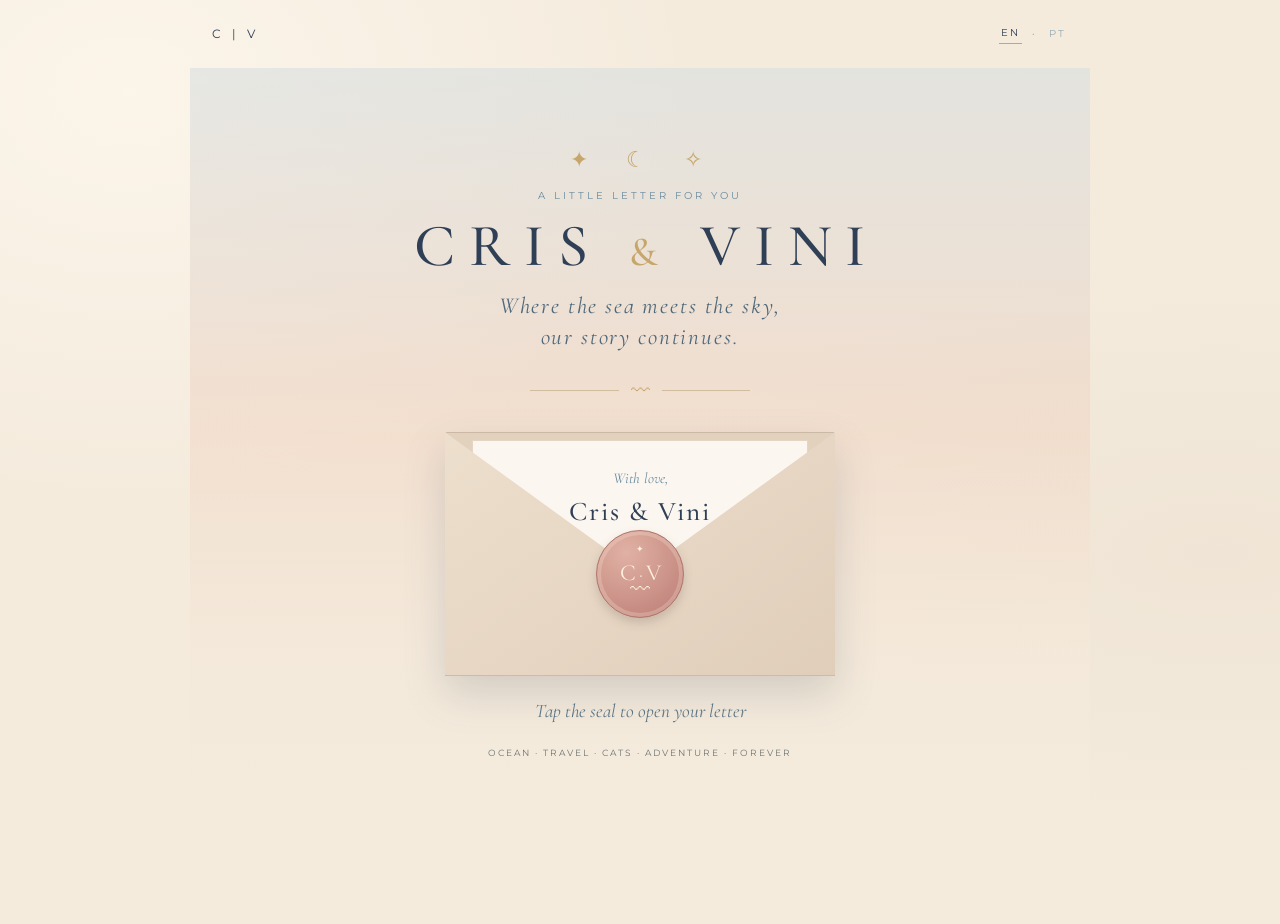
==== index.html @ 95c72316 "Add files via upload" ====
<!doctype html>
<html lang="en"><head><meta charset="utf-8"><meta name="viewport" content="width=device-width,initial-scale=1"><meta name="theme-color" content="#f3e9da"><meta name="description" content="A little letter from Cris & Vini — 24 April 2027."><title>A letter from Cris & Vini</title><link rel="stylesheet" href="assets/styles.css"></head>
<body><main class="site"><header class="topbar"><span class="monogram-mini">C | V</span><nav class="languages" aria-label="Language"><a href="./" aria-current="page">EN</a><span>·</span><a href="pt/" >PT</a></nav></header>
<section class="hero" id="hero"><div class="stars">✦　☾　✧</div><p class="eyebrow">A LITTLE LETTER FOR YOU</p><h1 class="brand">CRIS <span class="amp">&</span> VINI</h1><p class="tagline">Where the sea meets the sky,<br>our story continues.</p><div class="horizon">〰</div><div class="envelope" aria-label="Envelope sealed with the C and V wax seal"><div class="env-back"></div><div class="peek-letter"><span class="tiny">With love,</span><strong>Cris & Vini</strong></div><div class="env-front"></div><button id="openLetter" class="seal" type="button" aria-label="Open your letter" aria-expanded="false"><b>✦</b><span>C</span><i>·</i><span>V</span><small>〰</small></button></div><p class="open-prompt">Tap the seal to open your letter</p><p class="hero-foot">OCEAN · TRAVEL · CATS · ADVENTURE · FOREVER</p></section>
<article class="letter" id="letter" hidden><div class="letter-topline"><span>CRIS & VINI</span><span>24 · 04 · 2027</span></div><div class="rule"><span>☾</span></div><p class="salutation">To the people who are part of our story,</p><p>Somewhere between all our adventures, the places we have travelled, and the little moments that became our favourite memories, we found something worth celebrating.</p><p>And we would love to celebrate it with you.</p><p class="announcement">We’re getting married!</p><div class="portrait-frame"><img src="assets/photos/cris-vini.jpg" alt="Cris and Vini together" fetchpriority="high"><p class="photo-caption">One of our favourite moments together.</p></div><section class="date-panel"><p class="eyebrow">SAVE THE DATE</p><h2>24 April 2027</h2><p class="place">Northeastern Brazil</p><p class="note">Salvador or Ilhéus — destination to be confirmed.</p><p class="tagline">Where the sea meets the sky,<br>our story continues.</p></section>
<section class="story"><h2>A story made of adventures</h2><p class="story-intro">From board-game cafés to new horizons, from everyday moments to unforgettable adventures, life with you has always been a beautiful journey.</p><div class="story-photo"><img src="assets/photos/our-adventures.jpg" alt="Cris and Vini holding hands on a bridge during a trip" loading="lazy"></div><p class="story-caption">Same skies. More adventures.</p></section>
<section class="plan"><h2>The plan, for now</h2><div class="plan-item"><div class="plan-icon">✧</div><div><h3>FOUR UNFORGETTABLE DAYS</h3><p>Our dream is to spend four unforgettable days together at a resort, celebrating our wedding, sharing special moments, and creating memories that will last far beyond the big day.</p></div></div><div class="plan-item"><div class="plan-icon">⌖</div><div><h3>ABOUT THE DESTINATION</h3><p>We are planning a destination wedding in Northeastern Brazil, most likely in Salvador or Ilhéus. We are still finalising the location and will share details as soon as they are confirmed.</p></div></div><div class="plan-item"><div class="plan-icon">⌂</div><div><h3>STAYING AT THE RESORT</h3><p>We would love for you to join us for the whole experience, but staying at the resort will be optional. If you prefer to stay elsewhere and attend the wedding, that will also be possible.</p></div></div><div class="plan-item"><div class="plan-icon">♧</div><div><h3>TRAVEL AND ACCOMMODATION</h3><p class="cost-note">As this is a destination wedding, each guest will be responsible for their own travel and accommodation expenses. We know this is a significant commitment and completely understand that not everyone will be able to join us. We do not want anyone to feel pressured.</p></div></div></section>
<div class="cats"><svg viewBox="0 0 260 62" role="img" aria-label="Kai and Yuki, our cats"><g fill="none" stroke="currentColor" stroke-width="1.5" stroke-linecap="round" stroke-linejoin="round"><path d="M25 47 L22 22 L31 30 L42 30 L50 22 L48 47 Q38 55 25 47Z M27 36 Q36 40 46 36 M31 41h1 M41 41h1 M35 46q3 3 6 0"/><path d="M210 47 L207 22 L216 30 L227 30 L235 22 L233 47 Q223 55 210 47Z M212 36 Q221 40 231 36 M216 41h1 M226 41h1 M220 46q3 3 6 0"/><path d="M57 49 C85 44 103 54 130 48 S173 45 199 49 M118 49q11-10 20 0q-8 8-15 3"/></g><text x="38" y="61" text-anchor="middle" font-size="7" letter-spacing="1.5" fill="currentColor">KAI</text><text x="222" y="61" text-anchor="middle" font-size="7" letter-spacing="1.5" fill="currentColor">YUKI</text></svg></div>
<section class="reply"><p class="eyebrow">A LITTLE REPLY</p><h2>Might you be able to join us?</h2><p>For now, we would love an early idea of who might be able to join us. This is just an initial indication, not a formal RSVP.</p><form id="guestForm"><label for="fullName">Your full name <span class="required">*</span></label><input id="fullName" name="fullName" autocomplete="name" required maxlength="120"><label for="email">Email address <span class="required">*</span></label><input id="email" name="email" type="email" autocomplete="email" required maxlength="200"><label for="attendance">Do you think you’ll be able to attend? <span class="required">*</span></label><select id="attendance" name="attendance" required><option value="">Choose a reply</option><option value="likely_yes">I’d love to come!</option><option value="unsure">I’m not sure yet</option><option value="likely_no">I probably won’t be able to make it</option></select><label for="partySize">Number of people, including yourself</label><select id="partySize" name="partySize"><option value="1">1</option><option value="2">2</option><option value="3">3</option><option value="4">4</option><option value="5">5</option><option value="6">6</option><option value="7">7</option><option value="8">8</option><option value="9">9</option><option value="10">10+</option></select><label for="guestNames">Names of anyone joining you (optional)</label><input id="guestNames" name="guestNames" maxlength="300" placeholder="Names, if known"><label for="message">A note for us (optional)</label><textarea id="message" name="message" rows="3" maxlength="1000" placeholder="We would love to hear from you…"></textarea><label class="privacy-check"><input type="checkbox" id="privacy" required><span>I understand my details will be used by Cris & Vini to plan and communicate about the wedding.</span></label><button class="submit" type="submit">Send our reply ↗</button><p class="status" id="formStatus" role="status" aria-live="polite"></p><p class="privacy-note">Your reply is sent privately to the couple and is not displayed on this website.</p></form></section><footer class="footer">SAME SKIES · NEW CHAPTERS · ALWAYS US<p class="tagline">Four days to celebrate together</p></footer></article></main><script src="assets/script.js"></script></body></html>
---- assets/styles.css ----
@import url('https://fonts.googleapis.com/css2?family=Cormorant+Garamond:ital,wght@0,400;0,500;0,600;1,400;1,500;1,600&family=Montserrat:wght@400;500;600&display=swap');
:root{--cream:#F4EBDD;--paper:#FBF6EF;--ink:#2F3F56;--blue:#6A8CA0;--rose:#D8A7B0;--peach:#F2C2A6;--mist:#BFD0D6;--gold:#C6A66B;--line:#D8CFC7;--muted:#7E8790}*{box-sizing:border-box}[hidden]{display:none!important}html{scroll-behavior:smooth}body{margin:0;background:var(--cream);color:var(--ink);font-family:'Cormorant Garamond',Georgia,serif;font-size:19px;line-height:1.65;background-image:radial-gradient(ellipse at 10% 10%,#fff9efb0,transparent 35%),radial-gradient(ellipse at 95% 60%,#d9c3ac2a,transparent 35%)}a{color:inherit}button,input,select,textarea{font:inherit}.site{width:min(100%,900px);margin:auto;padding:18px 22px 56px}.topbar{display:flex;justify-content:space-between;align-items:center;font:10px Montserrat,sans-serif;letter-spacing:2px;color:var(--blue);min-height:30px}.monogram-mini{font-size:12px;letter-spacing:4px;color:var(--ink)}.languages{display:flex;gap:10px;align-items:center}.languages a{text-decoration:none;padding:4px 2px;opacity:.68}.languages a[aria-current=page]{opacity:1;color:var(--ink);border-bottom:1px solid var(--gold)}.hero{position:relative;min-height:calc(100svh - 80px);display:flex;flex-direction:column;align-items:center;justify-content:center;text-align:center;padding:26px 0 42px;isolation:isolate}.hero:before{content:"";position:absolute;z-index:-1;inset:20px -22px 0;background:linear-gradient(180deg,#d9dfe0aa 0%,#f0d0bd85 46%,#f3e9da 87%),url('https://images.unsplash.com/photo-1500375592092-40eb2168fd21?auto=format&fit=crop&w=1800&q=85') center 48%/cover;opacity:.92}.hero:after{content:"";position:absolute;z-index:-1;inset:20px -22px 0;background:linear-gradient(180deg,transparent 0%,transparent 40%,var(--cream) 100%)}.stars{color:var(--gold);font-size:22px;letter-spacing:8px;margin:0 0 10px}.eyebrow{font:10px Montserrat,sans-serif;letter-spacing:3px;color:var(--blue);margin:0 0 10px}.brand{font-size:clamp(34px,7vw,60px);letter-spacing:.23em;font-weight:500;margin:0;padding-left:.23em;line-height:1.15}.brand .amp{color:var(--gold);font-size:.68em}.tagline{font-size:clamp(17px,4vw,23px);font-style:italic;letter-spacing:.08em;color:#4f687a;line-height:1.35;margin:10px 0}.horizon{display:flex;align-items:center;gap:12px;color:var(--gold);width:min(220px,70%);margin:12px auto 18px}.horizon:before,.horizon:after{content:"";height:1px;background:#b69a7080;flex:1}.envelope{position:relative;width:min(100%,390px);height:244px;margin:8px auto 15px;filter:drop-shadow(0 18px 20px #25364328);perspective:1000px}.env-back{position:absolute;inset:0;background:#e2d1bd;border:1px solid #cbb9a5;border-radius:2px}.env-back:before{content:"";position:absolute;inset:0;background:linear-gradient(135deg,#f1e4d2,#e0cbb6);clip-path:polygon(0 0,50% 62%,100% 0,100% 100%,0 100%)}.peek-letter{position:absolute;left:7%;right:7%;top:3%;height:87%;background:var(--paper);border:1px solid #e3d6c5;display:flex;align-items:center;justify-content:flex-start;padding-top:25px;flex-direction:column;transition:transform .8s ease;z-index:1}.peek-letter .tiny{font-style:italic;color:var(--blue);font-size:15px}.peek-letter strong{font-size:27px;font-weight:500;letter-spacing:2px}.env-front{position:absolute;inset:0;z-index:2;background:linear-gradient(145deg,#eddfcd,#e0ceba);clip-path:polygon(0 100%,0 0,50% 58%,100% 0,100% 100%);border-bottom:1px solid #cfbba5}.seal{position:absolute;z-index:3;left:50%;top:58%;transform:translate(-50%,-50%);width:88px;height:88px;border-radius:50%;border:1px solid #ad756d;background:radial-gradient(circle at 34% 25%,#e1b1a4,#c58a81 72%,#a86e68);box-shadow:inset 0 0 0 4px #f9e5d544,0 5px 10px #75625a40;color:#fff0df;display:flex;justify-content:center;align-items:center;gap:3px;cursor:pointer;transition:transform .25s,opacity .35s}.seal:hover{transform:translate(-50%,-50%) scale(1.05)}.seal span{font-size:23px}.seal b{position:absolute;top:12px;font-size:9px;font-weight:400}.seal small{position:absolute;bottom:10px;font-size:20px}.open-prompt{font-style:italic;color:#5d7787;margin:4px 0 20px}.hero-foot{font:9px Montserrat,sans-serif;letter-spacing:2px;color:#6f7472;margin:0}.hero.opened .peek-letter{transform:translateY(-78px)}.hero.opened .seal{opacity:0;pointer-events:none}.hero.opened .env-front{opacity:.2;transition:opacity .4s}.letter{max-width:720px;margin:0 auto;background:var(--paper);border:1px solid #e6d9c9;padding:clamp(24px,6vw,62px);box-shadow:var(--shadow);position:relative}.letter:before{content:"";position:absolute;inset:8px;border:1px solid #eee4d7;pointer-events:none}.letter-topline{display:flex;justify-content:space-between;gap:12px;font:9px Montserrat,sans-serif;letter-spacing:2px;color:var(--blue);position:relative}.rule{height:32px;border-bottom:1px solid var(--line);display:flex;justify-content:center;margin:8px 0 28px}.rule span{background:var(--paper);padding:0 12px;transform:translateY(17px);color:var(--gold);font-size:21px}.letter p{position:relative}.salutation{font-size:25px;font-style:italic}.announcement{text-align:center;font-size:clamp(31px,6vw,46px);font-style:italic;color:var(--ink);line-height:1.2;margin:25px 0}.portrait-frame{max-width:450px;margin:25px auto 34px;padding:8px;background:#fffdf7;border:1px solid var(--line);box-shadow:0 8px 24px #3d48501a;transform:rotate(-.5deg)}.portrait-frame img{display:block;width:100%;max-height:600px;object-fit:cover;object-position:center 46%}.photo-caption{text-align:center;font-style:italic;color:var(--blue);font-size:15px;margin:10px 0 0}.date-panel{text-align:center;padding:26px 12px;margin:30px 0;border-top:1px solid var(--line);border-bottom:1px solid var(--line);position:relative}.date-panel h2{font-weight:500;letter-spacing:.08em;font-size:clamp(35px,7vw,50px);margin:4px 0;line-height:1.2}.date-panel .place{font-size:22px;margin:2px 0}.date-panel .note{font-style:italic;color:var(--muted);font-size:17px;margin:0 0 16px}.story{margin:28px 0 34px}.story h2,.reply h2{font-size:clamp(28px,5vw,37px);font-weight:500;text-align:center;margin:0 0 10px}.story-intro{text-align:center;max-width:510px;margin:0 auto 18px;font-style:italic;color:#586d7b}.story-photo{padding:7px;background:#fffdf7;border:1px solid var(--line);box-shadow:0 8px 24px #3d48501a;transform:rotate(.4deg);margin:22px auto;max-width:560px}.story-photo img{display:block;width:100%;height:auto;max-height:350px;object-fit:cover}.story-caption{text-align:center;font-style:italic;color:var(--blue);margin:0}.plan{border-top:1px solid var(--line);padding-top:26px;margin-top:34px}.plan h2{text-align:center;font-size:clamp(28px,5vw,36px);font-weight:500;margin:0 0 22px}.plan-item{display:grid;grid-template-columns:42px 1fr;gap:16px;padding:12px 0 18px;border-bottom:1px solid #e9dece}.plan-item:last-child{border-bottom:0}.plan-icon{font-size:24px;color:var(--blue);padding-top:2px;text-align:center}.plan-item h3{font:10px Montserrat,sans-serif;letter-spacing:2px;margin:0 0 6px;color:var(--ink)}.plan-item p{font-size:17px;line-height:1.5;margin:0;color:#5c6264}.cost-note{font-weight:600;color:var(--ink)!important}.cats{max-width:280px;margin:14px auto 28px;color:#526a79}.cats svg{width:100%;height:auto}.reply{padding:clamp(20px,4vw,38px);margin-top:34px;background:#f8f0e5;border:1px solid var(--line);position:relative}.reply .eyebrow{text-align:center}.reply>p{font-size:17px;text-align:center;color:#686b6a;margin:0 auto 20px;max-width:520px}.reply form{display:flex;flex-direction:column;gap:7px}.reply label{font-size:16px}.reply label .required{color:var(--rose)}.reply input:not([type=checkbox]),.reply select,.reply textarea{width:100%;padding:11px 12px;border:1px solid #d7c8b7;border-radius:2px;background:#fffaf3;color:var(--ink);outline-color:var(--blue);margin-bottom:8px}.reply textarea{resize:vertical}.privacy-check{display:flex;gap:9px;align-items:flex-start;font-size:13px!important;line-height:1.4;margin:4px 0 10px}.privacy-check input{margin-top:5px;accent-color:var(--ink)}.privacy-check span{color:#666}.submit{background:var(--ink);border:0;color:#fff7eb;padding:14px 18px;cursor:pointer;letter-spacing:.08em;font:10px Montserrat,sans-serif;text-transform:uppercase}.submit:hover{background:#3a566a}.submit:disabled{opacity:.6;cursor:wait}.status{font-size:15px!important;margin:9px 0 0!important;color:#2c6655!important}.status.error{color:#9a3939!important}.privacy-note{text-align:center;font:9px Montserrat,sans-serif;color:#777;margin:13px 0 0}.footer{text-align:center;padding:32px 0 4px;font:9px Montserrat,sans-serif;letter-spacing:2px;color:var(--blue)}.footer .tagline{font-size:17px;margin:10px 0 0}.thank-you{text-align:center;margin:34px -8px 0;padding:30px 10px;background:linear-gradient(180deg,#f4d2bc,#f0c4b1 40%,#d5dce0);border:1px solid #e2d1bf}.thank-you .script{font-size:36px;font-style:italic;color:var(--ink);margin:0}.thank-you p{font-size:16px;margin:0}.sr-only{position:absolute;width:1px;height:1px;padding:0;margin:-1px;overflow:hidden;clip:rect(0,0,0,0);white-space:nowrap;border:0}@media(max-width:540px){.site{padding:12px 13px 35px}.hero:before,.hero:after{left:-13px;right:-13px}.hero{min-height:calc(100svh - 60px)}.envelope{height:220px}.letter{padding:27px 20px}.letter:before{inset:5px}.letter-topline{font-size:8px;letter-spacing:1px}.hero-foot{font-size:8px;letter-spacing:1px}.letter p{font-size:18px}.plan-item{grid-template-columns:30px 1fr;gap:10px}.plan-item p{font-size:16px}.portrait-frame img{max-height:520px}.story-photo img{max-height:260px}}@media(prefers-reduced-motion:reduce){*,*:before,*:after{scroll-behavior:auto!important;transition:none!important}}

/* Dusk Ocean art direction: blue twilight, rose clouds, peach horizon, restrained gold. */
.envelope-scene{
  position:relative;isolation:isolate;overflow:hidden;
  border:1px solid rgba(255,255,255,.3);
  background:
    radial-gradient(ellipse at 50% 82%,rgba(242,194,166,.82) 0%,rgba(216,167,176,.5) 22%,transparent 50%),
    linear-gradient(180deg,#2F3F56 0%,#536D83 27%,#A6AEB9 46%,#D8A7B0 62%,#F2C2A6 76%,#6A8CA0 77%,#2F3F56 100%);
  color:#FBF6EF;
}
.envelope-scene:before{
  content:"";position:absolute;z-index:-1;left:-8%;right:-8%;bottom:18%;height:1px;
  background:rgba(255,239,215,.8);box-shadow:0 5px 18px rgba(242,194,166,.55);
}
.envelope-scene:after{
  content:"";position:absolute;z-index:-1;left:-10%;right:-10%;bottom:-4%;height:27%;
  background:repeating-linear-gradient(176deg,rgba(191,208,214,.22) 0 1px,transparent 1px 12px),
    linear-gradient(180deg,rgba(106,140,160,.8),rgba(47,63,86,.98));
  clip-path:polygon(0 12%,100% 0,100% 100%,0 100%);
}
.envelope-scene .eyebrow,.envelope-scene .open-prompt,.envelope-scene .envelope-foot{color:#F4EBDD}
.envelope-scene .tagline{color:#F9DCCB}
.envelope-scene .brand{color:#FBF6EF}
.envelope-scene .brand span{color:#C6A66B}
.envelope-scene .tiny-stars{color:#F2C2A6}
.envelope{z-index:1}
.wax-seal{background:radial-gradient(circle at 35% 25%,#E6B9B7,#D8A7B0 70%,#B9818C);border-color:#B9818C}
.horizon-rule span{color:var(--gold)}
.save-date .eyebrow{color:var(--blue)}
.adventure-photo img{border-color:#FBF6EF}
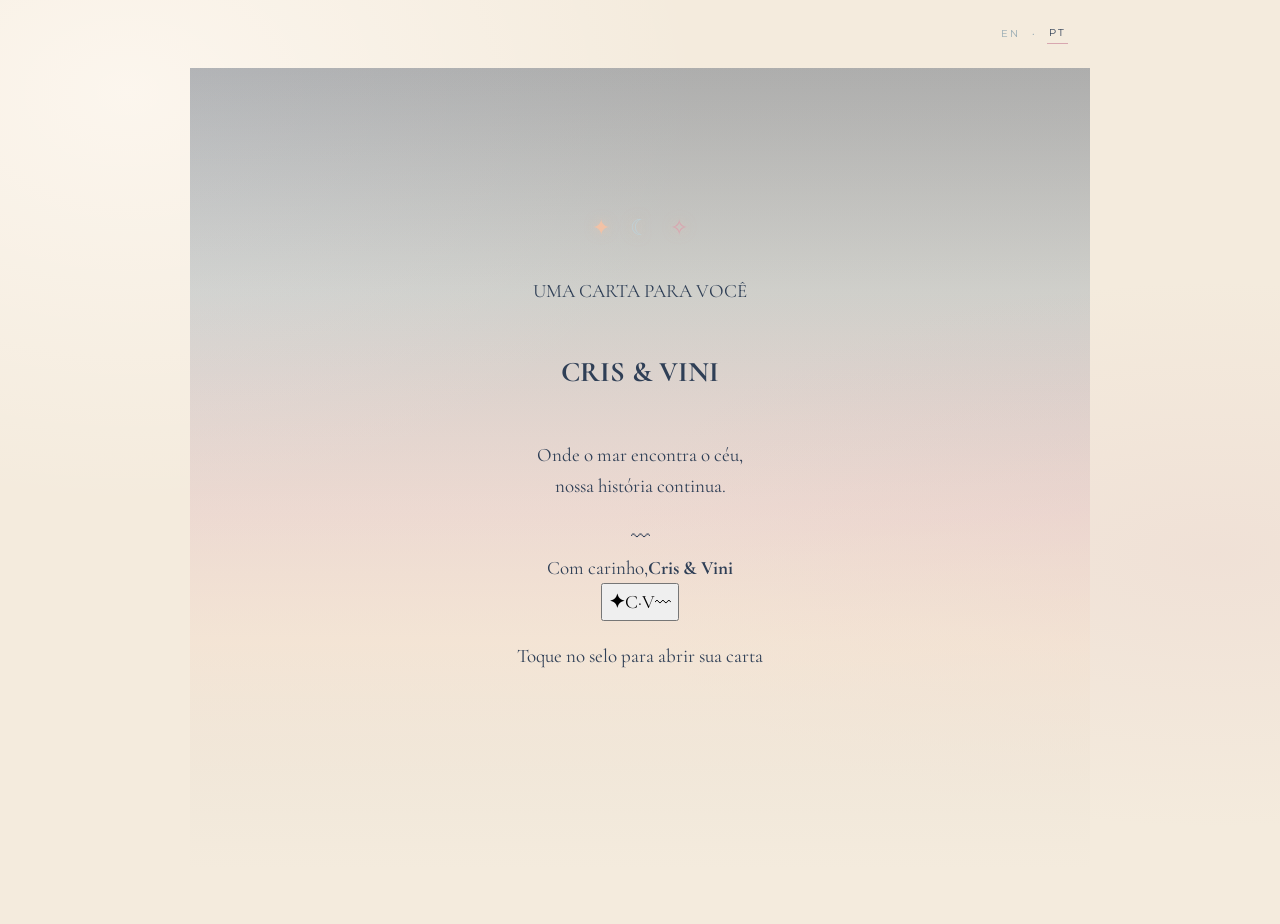
==== commit d4aad83b: "Add files via upload" ====
--- a/index.html
+++ b/index.html
@@ -1,9 +1,20 @@
 <!doctype html>
-<html lang="en"><head><meta charset="utf-8"><meta name="viewport" content="width=device-width,initial-scale=1"><meta name="theme-color" content="#f3e9da"><meta name="description" content="A little letter from Cris & Vini — 24 April 2027."><title>A letter from Cris & Vini</title><link rel="stylesheet" href="assets/styles.css"></head>
-<body><main class="site"><header class="topbar"><span class="monogram-mini">C | V</span><nav class="languages" aria-label="Language"><a href="./" aria-current="page">EN</a><span>·</span><a href="pt/" >PT</a></nav></header>
-<section class="hero" id="hero"><div class="stars">✦　☾　✧</div><p class="eyebrow">A LITTLE LETTER FOR YOU</p><h1 class="brand">CRIS <span class="amp">&</span> VINI</h1><p class="tagline">Where the sea meets the sky,<br>our story continues.</p><div class="horizon">〰</div><div class="envelope" aria-label="Envelope sealed with the C and V wax seal"><div class="env-back"></div><div class="peek-letter"><span class="tiny">With love,</span><strong>Cris & Vini</strong></div><div class="env-front"></div><button id="openLetter" class="seal" type="button" aria-label="Open your letter" aria-expanded="false"><b>✦</b><span>C</span><i>·</i><span>V</span><small>〰</small></button></div><p class="open-prompt">Tap the seal to open your letter</p><p class="hero-foot">OCEAN · TRAVEL · CATS · ADVENTURE · FOREVER</p></section>
-<article class="letter" id="letter" hidden><div class="letter-topline"><span>CRIS & VINI</span><span>24 · 04 · 2027</span></div><div class="rule"><span>☾</span></div><p class="salutation">To the people who are part of our story,</p><p>Somewhere between all our adventures, the places we have travelled, and the little moments that became our favourite memories, we found something worth celebrating.</p><p>And we would love to celebrate it with you.</p><p class="announcement">We’re getting married!</p><div class="portrait-frame"><img src="assets/photos/cris-vini.jpg" alt="Cris and Vini together" fetchpriority="high"><p class="photo-caption">One of our favourite moments together.</p></div><section class="date-panel"><p class="eyebrow">SAVE THE DATE</p><h2>24 April 2027</h2><p class="place">Northeastern Brazil</p><p class="note">Salvador or Ilhéus — destination to be confirmed.</p><p class="tagline">Where the sea meets the sky,<br>our story continues.</p></section>
-<section class="story"><h2>A story made of adventures</h2><p class="story-intro">From board-game cafés to new horizons, from everyday moments to unforgettable adventures, life with you has always been a beautiful journey.</p><div class="story-photo"><img src="assets/photos/our-adventures.jpg" alt="Cris and Vini holding hands on a bridge during a trip" loading="lazy"></div><p class="story-caption">Same skies. More adventures.</p></section>
-<section class="plan"><h2>The plan, for now</h2><div class="plan-item"><div class="plan-icon">✧</div><div><h3>FOUR UNFORGETTABLE DAYS</h3><p>Our dream is to spend four unforgettable days together at a resort, celebrating our wedding, sharing special moments, and creating memories that will last far beyond the big day.</p></div></div><div class="plan-item"><div class="plan-icon">⌖</div><div><h3>ABOUT THE DESTINATION</h3><p>We are planning a destination wedding in Northeastern Brazil, most likely in Salvador or Ilhéus. We are still finalising the location and will share details as soon as they are confirmed.</p></div></div><div class="plan-item"><div class="plan-icon">⌂</div><div><h3>STAYING AT THE RESORT</h3><p>We would love for you to join us for the whole experience, but staying at the resort will be optional. If you prefer to stay elsewhere and attend the wedding, that will also be possible.</p></div></div><div class="plan-item"><div class="plan-icon">♧</div><div><h3>TRAVEL AND ACCOMMODATION</h3><p class="cost-note">As this is a destination wedding, each guest will be responsible for their own travel and accommodation expenses. We know this is a significant commitment and completely understand that not everyone will be able to join us. We do not want anyone to feel pressured.</p></div></div></section>
-<div class="cats"><svg viewBox="0 0 260 62" role="img" aria-label="Kai and Yuki, our cats"><g fill="none" stroke="currentColor" stroke-width="1.5" stroke-linecap="round" stroke-linejoin="round"><path d="M25 47 L22 22 L31 30 L42 30 L50 22 L48 47 Q38 55 25 47Z M27 36 Q36 40 46 36 M31 41h1 M41 41h1 M35 46q3 3 6 0"/><path d="M210 47 L207 22 L216 30 L227 30 L235 22 L233 47 Q223 55 210 47Z M212 36 Q221 40 231 36 M216 41h1 M226 41h1 M220 46q3 3 6 0"/><path d="M57 49 C85 44 103 54 130 48 S173 45 199 49 M118 49q11-10 20 0q-8 8-15 3"/></g><text x="38" y="61" text-anchor="middle" font-size="7" letter-spacing="1.5" fill="currentColor">KAI</text><text x="222" y="61" text-anchor="middle" font-size="7" letter-spacing="1.5" fill="currentColor">YUKI</text></svg></div>
-<section class="reply"><p class="eyebrow">A LITTLE REPLY</p><h2>Might you be able to join us?</h2><p>For now, we would love an early idea of who might be able to join us. This is just an initial indication, not a formal RSVP.</p><form id="guestForm"><label for="fullName">Your full name <span class="required">*</span></label><input id="fullName" name="fullName" autocomplete="name" required maxlength="120"><label for="email">Email address <span class="required">*</span></label><input id="email" name="email" type="email" autocomplete="email" required maxlength="200"><label for="attendance">Do you think you’ll be able to attend? <span class="required">*</span></label><select id="attendance" name="attendance" required><option value="">Choose a reply</option><option value="likely_yes">I’d love to come!</option><option value="unsure">I’m not sure yet</option><option value="likely_no">I probably won’t be able to make it</option></select><label for="partySize">Number of people, including yourself</label><select id="partySize" name="partySize"><option value="1">1</option><option value="2">2</option><option value="3">3</option><option value="4">4</option><option value="5">5</option><option value="6">6</option><option value="7">7</option><option value="8">8</option><option value="9">9</option><option value="10">10+</option></select><label for="guestNames">Names of anyone joining you (optional)</label><input id="guestNames" name="guestNames" maxlength="300" placeholder="Names, if known"><label for="message">A note for us (optional)</label><textarea id="message" name="message" rows="3" maxlength="1000" placeholder="We would love to hear from you…"></textarea><label class="privacy-check"><input type="checkbox" id="privacy" required><span>I understand my details will be used by Cris & Vini to plan and communicate about the wedding.</span></label><button class="submit" type="submit">Send our reply ↗</button><p class="status" id="formStatus" role="status" aria-live="polite"></p><p class="privacy-note">Your reply is sent privately to the couple and is not displayed on this website.</p></form></section><footer class="footer">SAME SKIES · NEW CHAPTERS · ALWAYS US<p class="tagline">Four days to celebrate together</p></footer></article></main><script src="assets/script.js"></script></body></html>+<html lang="pt-BR"><head><meta charset="utf-8"><meta name="viewport" content="width=device-width,initial-scale=1"><meta name="theme-color" content="#f3e9da"><meta name="description" content="Uma carta de Cris & Vini — 24 de abril de 2027."><title>Uma carta de Cris & Vini</title><link rel="stylesheet" href="assets/styles.css"></head>
+<body><main class="site"><header class="topbar"><span class="monogram-mini" aria-label="Cris e Vini monogram">
+<svg class="monogram-mark" viewBox="0 0 190 54" role="img" aria-label="C e V, onda, estrela e dois gatos">
+  <g fill="none" stroke="currentColor" stroke-width="1.15" stroke-linecap="round" stroke-linejoin="round">
+    <path d="M17 36 L15 19 L21 24 L28 24 L34 19 L32 36 Q25 42 17 36Z M18 29 Q24 32 31 29 M21 34h.5 M28 34h.5"/>
+    <path d="M158 36 L156 19 L162 24 L169 24 L175 19 L173 36 Q166 42 158 36Z M159 29 Q165 32 172 29 M162 34h.5 M169 34h.5"/>
+    <path d="M42 42 C62 37 72 46 91 41 S120 38 148 42 M88 42 q7 -8 14 0 q-6 6 -11 3"/>
+    <path d="M95 5 l1.5 4 4 1.5 -4 1.5 -1.5 4 -1.5 -4 -4 -1.5 4 -1.5Z" fill="currentColor" stroke="none"/>
+  </g>
+  <text x="65" y="31" text-anchor="middle" class="logo-letter">C</text>
+  <path d="M95 18 V34" stroke="currentColor" stroke-width=".8"/>
+  <text x="124" y="31" text-anchor="middle" class="logo-letter">V</text>
+</svg></span><nav class="languages" aria-label="Language"><a href="en/" >EN</a><span>·</span><a href="./" aria-current="page">PT</a></nav></header>
+<section class="hero" id="hero"><div class="stars" aria-hidden="true"><span class="sparkle sparkle-one">✦</span><span class="sparkle sparkle-moon">☾</span><span class="sparkle sparkle-two">✧</span></div><p class="eyebrow">UMA CARTA PARA VOCÊ</p><h1 class="brand">CRIS <span class="amp">&</span> VINI</h1><p class="tagline">Onde o mar encontra o céu,<br>nossa história continua.</p><div class="horizon">〰</div><div class="envelope" aria-label="Envelope lacrado com o selo C e V"><div class="env-back"></div><div class="peek-letter"><span class="tiny">Com carinho,</span><strong>Cris & Vini</strong></div><div class="env-front"></div><button id="openLetter" class="seal" type="button" aria-label="Abrir sua carta" aria-expanded="false"><b>✦</b><span>C</span><i>·</i><span>V</span><small>〰</small></button></div><p class="open-prompt">Toque no selo para abrir sua carta</p></section>
+<article class="letter" id="letter" hidden><div class="letter-topline"><span>CRIS & VINI</span><span>24 · 04 · 2027</span></div><div class="rule"><span>☾</span></div><p class="salutation">Às pessoas que fazem parte da nossa história,</p><p>Entre nossas aventuras, os lugares que conhecemos e os pequenos momentos que viraram nossas memórias favoritas, encontramos algo especial para celebrar.</p><p>E queremos muito celebrar isso com você.</p><p class="announcement">Vamos nos casar!</p><div class="portrait-frame"><img src="assets/photos/cris-vini.jpg" alt="Cris e Vini juntos" fetchpriority="high"><p class="photo-caption">Um dos nossos momentos favoritos.</p></div><section class="date-panel"><p class="eyebrow">RESERVE A DATA</p><h2>24 de abril de 2027</h2><p class="place">Nordeste, Brasil</p><p class="note">Salvador ou Ilhéus — destino a confirmar.</p><p class="tagline">Onde o mar encontra o céu,<br>nossa história continua.</p></section>
+<section class="story"><h2>Uma história feita de aventuras</h2><p class="story-intro">De cafés de jogos a novos horizontes, dos pequenos momentos às aventuras inesquecíveis, a vida ao seu lado sempre foi uma bela jornada.</p><div class="story-photo"><img src="assets/photos/our-adventures.jpg" alt="Cris e Vini de mãos dadas em uma ponte durante uma viagem" loading="lazy"></div><p class="story-caption">Os mesmos céus. Mais aventuras.</p></section>
+<section class="plan"><h2>O plano, por enquanto</h2><div class="plan-item"><div class="plan-icon">✧</div><div><h3>QUATRO DIAS INESQUECÍVEIS</h3><p>Nosso sonho é passar quatro dias inesquecíveis juntos em um resort, celebrando nosso casamento, compartilhando momentos especiais e criando memórias que vão muito além do grande dia.</p></div></div><div class="plan-item"><div class="plan-icon">⌖</div><div><h3>SOBRE O DESTINO</h3><p>Estamos planejando um casamento-destino no Nordeste do Brasil, provavelmente em Salvador ou Ilhéus. Ainda estamos definindo o local e compartilharemos os detalhes assim que estiverem confirmados.</p></div></div><div class="plan-item"><div class="plan-icon">⌂</div><div><h3>HOSPEDAGEM NO RESORT</h3><p>Adoraríamos que você participasse da experiência completa, mas ficar hospedado no resort será opcional. Se preferir se hospedar em outro lugar e participar do casamento, também será possível.</p></div></div><div class="plan-item"><div class="plan-icon">♧</div><div><h3>VIAGEM E HOSPEDAGEM</h3><p class="cost-note">Por ser um casamento-destino, cada convidado será responsável pelos próprios custos de transporte e hospedagem. Sabemos que é um compromisso importante e entendemos perfeitamente que nem todos poderão participar. Não queremos que ninguém se sinta pressionado.</p></div></div></section>
+<div class="cats"><svg viewBox="0 0 260 62" role="img" aria-label="Kai e Yuki, nossos gatos"><g fill="none" stroke="currentColor" stroke-width="1.5" stroke-linecap="round" stroke-linejoin="round"><path d="M25 47 L22 22 L31 30 L42 30 L50 22 L48 47 Q38 55 25 47Z M27 36 Q36 40 46 36 M31 41h1 M41 41h1 M35 46q3 3 6 0"/><path d="M210 47 L207 22 L216 30 L227 30 L235 22 L233 47 Q223 55 210 47Z M212 36 Q221 40 231 36 M216 41h1 M226 41h1 M220 46q3 3 6 0"/><path d="M57 49 C85 44 103 54 130 48 S173 45 199 49 M118 49q11-10 20 0q-8 8-15 3"/></g><text x="38" y="61" text-anchor="middle" font-size="7" letter-spacing="1.5" fill="currentColor">KAI</text><text x="222" y="61" text-anchor="middle" font-size="7" letter-spacing="1.5" fill="currentColor">YUKI</text></svg></div>
+<section class="reply"><p class="eyebrow">UMA PEQUENA RESPOSTA</p><h2>Você acha que poderá estar conosco?</h2><p>Por enquanto, queremos ter uma primeira ideia de quem talvez consiga participar. Esta é apenas uma indicação inicial, não a confirmação oficial de presença.</p><form id="guestForm"><label for="fullName">Nome completo <span class="required">*</span></label><input id="fullName" name="fullName" autocomplete="name" required maxlength="120"><label for="email">E-mail <span class="required">*</span></label><input id="email" name="email" type="email" autocomplete="email" required maxlength="200"><label for="attendance">Você acha que poderá ir? <span class="required">*</span></label><select id="attendance" name="attendance" required><option value="">Escolha uma resposta</option><option value="likely_yes">Adoraria ir!</option><option value="unsure">Ainda não tenho certeza</option><option value="likely_no">Provavelmente não poderei ir</option></select><label for="partySize">Quantas pessoas, incluindo você?</label><select id="partySize" name="partySize"><option value="1">1</option><option value="2">2</option><option value="3">3</option><option value="4">4</option><option value="5">5</option><option value="6">6</option><option value="7">7</option><option value="8">8</option><option value="9">9</option><option value="10">10+</option></select><label for="guestNames">Nome de quem irá com você (opcional)</label><input id="guestNames" name="guestNames" maxlength="300" placeholder="Nomes, se já souber"><label for="message">Uma mensagem para nós (opcional)</label><textarea id="message" name="message" rows="3" maxlength="1000" placeholder="Adoraríamos saber de você…"></textarea><label class="privacy-check"><input type="checkbox" id="privacy" required><span>Entendo que meus dados serão usados por Cris & Vini para planejar o casamento e entrar em contato sobre o evento.</span></label><button class="submit" type="submit">Enviar resposta ↗</button><p class="status" id="formStatus" role="status" aria-live="polite"></p><p class="privacy-note">Sua resposta será enviada em privado ao casal e não ficará visível neste site.</p></form></section><footer class="footer">O MESMO CÉU · NOVOS CAPÍTULOS · SEMPRE NÓS<p class="tagline">Obrigados por fazerem parte da nossa história.</p></footer></article></main><script src="assets/script.js"></script></body></html>
--- a/assets/styles.css
+++ b/assets/styles.css
@@ -1,32 +1,17 @@
 @import url('https://fonts.googleapis.com/css2?family=Cormorant+Garamond:ital,wght@0,400;0,500;0,600;1,400;1,500;1,600&family=Montserrat:wght@400;500;600&display=swap');
-:root{--cream:#F4EBDD;--paper:#FBF6EF;--ink:#2F3F56;--blue:#6A8CA0;--rose:#D8A7B0;--peach:#F2C2A6;--mist:#BFD0D6;--gold:#C6A66B;--line:#D8CFC7;--muted:#7E8790}*{box-sizing:border-box}[hidden]{display:none!important}html{scroll-behavior:smooth}body{margin:0;background:var(--cream);color:var(--ink);font-family:'Cormorant Garamond',Georgia,serif;font-size:19px;line-height:1.65;background-image:radial-gradient(ellipse at 10% 10%,#fff9efb0,transparent 35%),radial-gradient(ellipse at 95% 60%,#d9c3ac2a,transparent 35%)}a{color:inherit}button,input,select,textarea{font:inherit}.site{width:min(100%,900px);margin:auto;padding:18px 22px 56px}.topbar{display:flex;justify-content:space-between;align-items:center;font:10px Montserrat,sans-serif;letter-spacing:2px;color:var(--blue);min-height:30px}.monogram-mini{font-size:12px;letter-spacing:4px;color:var(--ink)}.languages{display:flex;gap:10px;align-items:center}.languages a{text-decoration:none;padding:4px 2px;opacity:.68}.languages a[aria-current=page]{opacity:1;color:var(--ink);border-bottom:1px solid var(--gold)}.hero{position:relative;min-height:calc(100svh - 80px);display:flex;flex-direction:column;align-items:center;justify-content:center;text-align:center;padding:26px 0 42px;isolation:isolate}.hero:before{content:"";position:absolute;z-index:-1;inset:20px -22px 0;background:linear-gradient(180deg,#d9dfe0aa 0%,#f0d0bd85 46%,#f3e9da 87%),url('https://images.unsplash.com/photo-1500375592092-40eb2168fd21?auto=format&fit=crop&w=1800&q=85') center 48%/cover;opacity:.92}.hero:after{content:"";position:absolute;z-index:-1;inset:20px -22px 0;background:linear-gradient(180deg,transparent 0%,transparent 40%,var(--cream) 100%)}.stars{color:var(--gold);font-size:22px;letter-spacing:8px;margin:0 0 10px}.eyebrow{font:10px Montserrat,sans-serif;letter-spacing:3px;color:var(--blue);margin:0 0 10px}.brand{font-size:clamp(34px,7vw,60px);letter-spacing:.23em;font-weight:500;margin:0;padding-left:.23em;line-height:1.15}.brand .amp{color:var(--gold);font-size:.68em}.tagline{font-size:clamp(17px,4vw,23px);font-style:italic;letter-spacing:.08em;color:#4f687a;line-height:1.35;margin:10px 0}.horizon{display:flex;align-items:center;gap:12px;color:var(--gold);width:min(220px,70%);margin:12px auto 18px}.horizon:before,.horizon:after{content:"";height:1px;background:#b69a7080;flex:1}.envelope{position:relative;width:min(100%,390px);height:244px;margin:8px auto 15px;filter:drop-shadow(0 18px 20px #25364328);perspective:1000px}.env-back{position:absolute;inset:0;background:#e2d1bd;border:1px solid #cbb9a5;border-radius:2px}.env-back:before{content:"";position:absolute;inset:0;background:linear-gradient(135deg,#f1e4d2,#e0cbb6);clip-path:polygon(0 0,50% 62%,100% 0,100% 100%,0 100%)}.peek-letter{position:absolute;left:7%;right:7%;top:3%;height:87%;background:var(--paper);border:1px solid #e3d6c5;display:flex;align-items:center;justify-content:flex-start;padding-top:25px;flex-direction:column;transition:transform .8s ease;z-index:1}.peek-letter .tiny{font-style:italic;color:var(--blue);font-size:15px}.peek-letter strong{font-size:27px;font-weight:500;letter-spacing:2px}.env-front{position:absolute;inset:0;z-index:2;background:linear-gradient(145deg,#eddfcd,#e0ceba);clip-path:polygon(0 100%,0 0,50% 58%,100% 0,100% 100%);border-bottom:1px solid #cfbba5}.seal{position:absolute;z-index:3;left:50%;top:58%;transform:translate(-50%,-50%);width:88px;height:88px;border-radius:50%;border:1px solid #ad756d;background:radial-gradient(circle at 34% 25%,#e1b1a4,#c58a81 72%,#a86e68);box-shadow:inset 0 0 0 4px #f9e5d544,0 5px 10px #75625a40;color:#fff0df;display:flex;justify-content:center;align-items:center;gap:3px;cursor:pointer;transition:transform .25s,opacity .35s}.seal:hover{transform:translate(-50%,-50%) scale(1.05)}.seal span{font-size:23px}.seal b{position:absolute;top:12px;font-size:9px;font-weight:400}.seal small{position:absolute;bottom:10px;font-size:20px}.open-prompt{font-style:italic;color:#5d7787;margin:4px 0 20px}.hero-foot{font:9px Montserrat,sans-serif;letter-spacing:2px;color:#6f7472;margin:0}.hero.opened .peek-letter{transform:translateY(-78px)}.hero.opened .seal{opacity:0;pointer-events:none}.hero.opened .env-front{opacity:.2;transition:opacity .4s}.letter{max-width:720px;margin:0 auto;background:var(--paper);border:1px solid #e6d9c9;padding:clamp(24px,6vw,62px);box-shadow:var(--shadow);position:relative}.letter:before{content:"";position:absolute;inset:8px;border:1px solid #eee4d7;pointer-events:none}.letter-topline{display:flex;justify-content:space-between;gap:12px;font:9px Montserrat,sans-serif;letter-spacing:2px;color:var(--blue);position:relative}.rule{height:32px;border-bottom:1px solid var(--line);display:flex;justify-content:center;margin:8px 0 28px}.rule span{background:var(--paper);padding:0 12px;transform:translateY(17px);color:var(--gold);font-size:21px}.letter p{position:relative}.salutation{font-size:25px;font-style:italic}.announcement{text-align:center;font-size:clamp(31px,6vw,46px);font-style:italic;color:var(--ink);line-height:1.2;margin:25px 0}.portrait-frame{max-width:450px;margin:25px auto 34px;padding:8px;background:#fffdf7;border:1px solid var(--line);box-shadow:0 8px 24px #3d48501a;transform:rotate(-.5deg)}.portrait-frame img{display:block;width:100%;max-height:600px;object-fit:cover;object-position:center 46%}.photo-caption{text-align:center;font-style:italic;color:var(--blue);font-size:15px;margin:10px 0 0}.date-panel{text-align:center;padding:26px 12px;margin:30px 0;border-top:1px solid var(--line);border-bottom:1px solid var(--line);position:relative}.date-panel h2{font-weight:500;letter-spacing:.08em;font-size:clamp(35px,7vw,50px);margin:4px 0;line-height:1.2}.date-panel .place{font-size:22px;margin:2px 0}.date-panel .note{font-style:italic;color:var(--muted);font-size:17px;margin:0 0 16px}.story{margin:28px 0 34px}.story h2,.reply h2{font-size:clamp(28px,5vw,37px);font-weight:500;text-align:center;margin:0 0 10px}.story-intro{text-align:center;max-width:510px;margin:0 auto 18px;font-style:italic;color:#586d7b}.story-photo{padding:7px;background:#fffdf7;border:1px solid var(--line);box-shadow:0 8px 24px #3d48501a;transform:rotate(.4deg);margin:22px auto;max-width:560px}.story-photo img{display:block;width:100%;height:auto;max-height:350px;object-fit:cover}.story-caption{text-align:center;font-style:italic;color:var(--blue);margin:0}.plan{border-top:1px solid var(--line);padding-top:26px;margin-top:34px}.plan h2{text-align:center;font-size:clamp(28px,5vw,36px);font-weight:500;margin:0 0 22px}.plan-item{display:grid;grid-template-columns:42px 1fr;gap:16px;padding:12px 0 18px;border-bottom:1px solid #e9dece}.plan-item:last-child{border-bottom:0}.plan-icon{font-size:24px;color:var(--blue);padding-top:2px;text-align:center}.plan-item h3{font:10px Montserrat,sans-serif;letter-spacing:2px;margin:0 0 6px;color:var(--ink)}.plan-item p{font-size:17px;line-height:1.5;margin:0;color:#5c6264}.cost-note{font-weight:600;color:var(--ink)!important}.cats{max-width:280px;margin:14px auto 28px;color:#526a79}.cats svg{width:100%;height:auto}.reply{padding:clamp(20px,4vw,38px);margin-top:34px;background:#f8f0e5;border:1px solid var(--line);position:relative}.reply .eyebrow{text-align:center}.reply>p{font-size:17px;text-align:center;color:#686b6a;margin:0 auto 20px;max-width:520px}.reply form{display:flex;flex-direction:column;gap:7px}.reply label{font-size:16px}.reply label .required{color:var(--rose)}.reply input:not([type=checkbox]),.reply select,.reply textarea{width:100%;padding:11px 12px;border:1px solid #d7c8b7;border-radius:2px;background:#fffaf3;color:var(--ink);outline-color:var(--blue);margin-bottom:8px}.reply textarea{resize:vertical}.privacy-check{display:flex;gap:9px;align-items:flex-start;font-size:13px!important;line-height:1.4;margin:4px 0 10px}.privacy-check input{margin-top:5px;accent-color:var(--ink)}.privacy-check span{color:#666}.submit{background:var(--ink);border:0;color:#fff7eb;padding:14px 18px;cursor:pointer;letter-spacing:.08em;font:10px Montserrat,sans-serif;text-transform:uppercase}.submit:hover{background:#3a566a}.submit:disabled{opacity:.6;cursor:wait}.status{font-size:15px!important;margin:9px 0 0!important;color:#2c6655!important}.status.error{color:#9a3939!important}.privacy-note{text-align:center;font:9px Montserrat,sans-serif;color:#777;margin:13px 0 0}.footer{text-align:center;padding:32px 0 4px;font:9px Montserrat,sans-serif;letter-spacing:2px;color:var(--blue)}.footer .tagline{font-size:17px;margin:10px 0 0}.thank-you{text-align:center;margin:34px -8px 0;padding:30px 10px;background:linear-gradient(180deg,#f4d2bc,#f0c4b1 40%,#d5dce0);border:1px solid #e2d1bf}.thank-you .script{font-size:36px;font-style:italic;color:var(--ink);margin:0}.thank-you p{font-size:16px;margin:0}.sr-only{position:absolute;width:1px;height:1px;padding:0;margin:-1px;overflow:hidden;clip:rect(0,0,0,0);white-space:nowrap;border:0}@media(max-width:540px){.site{padding:12px 13px 35px}.hero:before,.hero:after{left:-13px;right:-13px}.hero{min-height:calc(100svh - 60px)}.envelope{height:220px}.letter{padding:27px 20px}.letter:before{inset:5px}.letter-topline{font-size:8px;letter-spacing:1px}.hero-foot{font-size:8px;letter-spacing:1px}.letter p{font-size:18px}.plan-item{grid-template-columns:30px 1fr;gap:10px}.plan-item p{font-size:16px}.portrait-frame img{max-height:520px}.story-photo img{max-height:260px}}@media(prefers-reduced-motion:reduce){*,*:before,*:after{scroll-behavior:auto!important;transition:none!important}}
+:root{--cream:#F4EBDD;--paper:#FBF6EF;--ink:#2F3F56;--blue:#6A8CA0;--rose:#D8A7B0;--peach:#F2C2A6;--mist:#BFD0D6;--gold:#BDA16C;--line:#D8CFC7;--muted:#7E8790}*{box-sizing:border-box}[hidden]{display:none!important}html{scroll-behavior:smooth}body{margin:0;background:var(--cream);color:var(--ink);font-family:'Cormorant Garamond',Georgia,serif;font-size:19px;line-height:1.65;background-image:radial-gradient(ellipse at 10% 10%,#fffaf4b8,transparent 35%),radial-gradient(ellipse at 95% 60%,#d8a7b026,transparent 35%)}a{color:inherit}button,input,select,textarea{font:inherit}.site{width:min(100%,900px);margin:auto;padding:18px 22px 56px}.topbar{display:flex;justify-content:space-between;align-items:center;font:10px Montserrat,sans-serif;letter-spacing:2px;color:var(--blue);min-height:30px}.monogram-mini{font-size:12px;letter-spacing:4px;color:var(--ink)}.languages{display:flex;gap:10px;align-items:center}.languages a{text-decoration:none;padding:4px 2px;opacity:.68}.languages a[aria-current=page]{opacity:1;color:var(--ink);border-bottom:1px solid var(--rose)}.hero{position:relative;min-height:calc(100svh - 80px);display:flex;flex-direction:column;align-items:center;justify-content:center;text-align:center;padding:26px 0 42px;isolation:isolate}.hero:before{content:"";position:absolute;z-index:-1;inset:20px -22px 0;background:linear-gradient(180deg,rgba(47,63,86,.30) 0%,rgba(106,140,160,.24) 28%,rgba(216,167,176,.30) 56%,rgba(242,194,166,.26) 72%,rgba(47,63,86,.08) 100%),url('https://images.unsplash.com/photo-1500375592092-40eb2168fd21?auto=format&fit=crop&w=1800&q=85') center 48%/cover;opacity:1}.hero:after{content:"";position:absolute;z-index:-1;inset:20px -22px 0;background:linear-gradient(180deg,rgba(47,63,86,.08) 0%,rgba(216,167,176,.05) 40%,rgba(244,235,221,.70) 88%,var(--cream) 100%)}.stars{display:flex;align-items:center;justify-content:center;gap:20px;color:var(--peach);font-size:22px;letter-spacing:0;margin:0 0 10px;text-shadow:0 0 12px rgba(242,194,166,.55)}.sparkle{display:inline-block;transform-origin:center;animation:starTwinkle 3.8s ease-in-out infinite}.sparkle-moon{color:var(--mist);animation-delay:1.1s}.sparkle-two{color:var(--rose);animation-delay:2s}@keyframes starTwinkle{0%,100%{opacity:.65;transform:scale(.82) rotate(0deg);filter:drop-shadow(0 0 1px rgba(242,194,166,.15))}50%{opacity:1;transform:scale(1.18) rotate(12deg);filter:drop-shadow(0 0 7px rgba(242,194,166,.65))}.eyebrow{font:10px Montserrat,sans-serif;letter-spacing:3px;color:var(--blue);margin:0 0 10px}.brand{font-size:clamp(34px,7vw,60px);letter-spacing:.23em;font-weight:500;margin:0;padding-left:.23em;line-height:1.15}.brand .amp{color:var(--rose);font-size:.68em}.tagline{font-size:clamp(17px,4vw,23px);font-style:italic;letter-spacing:.08em;color:#4f687a;line-height:1.35;margin:10px 0}.horizon{display:flex;align-items:center;gap:12px;color:var(--rose);width:min(220px,70%);margin:12px auto 18px}.horizon:before,.horizon:after{content:"";height:1px;background:#d8a7b080;flex:1}.envelope{position:relative;width:min(100%,390px);height:244px;margin:8px auto 15px;filter:drop-shadow(0 18px 20px #25364328);perspective:1000px}.env-back{position:absolute;inset:0;background:#d7c8c4;border:1px solid #c1b7bc;border-radius:2px}.env-back:before{content:"";position:absolute;inset:0;background:linear-gradient(135deg,#e8d7d2,#d2dbe0);clip-path:polygon(0 0,50% 62%,100% 0,100% 100%,0 100%)}.peek-letter{position:absolute;left:7%;right:7%;top:3%;height:87%;background:var(--paper);border:1px solid #d6c8c6;display:flex;align-items:center;justify-content:flex-start;padding-top:25px;flex-direction:column;transition:transform .8s ease;z-index:1}.peek-letter .tiny{font-style:italic;color:var(--blue);font-size:15px}.peek-letter strong{font-size:27px;font-weight:500;letter-spacing:2px}.env-front{position:absolute;inset:0;z-index:2;background:linear-gradient(145deg,#e8d8d2,#cdd8de);clip-path:polygon(0 100%,0 0,50% 58%,100% 0,100% 100%);border-bottom:1px solid #cfbba5}.seal{position:absolute;z-index:3;left:50%;top:58%;transform:translate(-50%,-50%);width:88px;height:88px;border-radius:50%;border:1px solid #b9818c;background:radial-gradient(circle at 34% 25%,#e6b9b7,#d8a7b0 72%,#b9818c);box-shadow:inset 0 0 0 4px #f9e5d544,0 5px 10px #75625a40;color:#fff0df;display:flex;justify-content:center;align-items:center;gap:3px;cursor:pointer;transition:transform .25s,opacity .35s}.seal:hover{transform:translate(-50%,-50%) scale(1.05)}.seal span{font-size:23px}.seal b{position:absolute;top:12px;font-size:9px;font-weight:400}.seal small{position:absolute;bottom:10px;font-size:20px}.open-prompt{font-style:italic;color:#5d7787;margin:4px 0 20px}.hero-foot{font:9px Montserrat,sans-serif;letter-spacing:2px;color:#6f7472;margin:0}.hero.opened .peek-letter{transform:translateY(-78px)}.hero.opened .seal{opacity:0;pointer-events:none}.hero.opened .env-front{opacity:.2;transition:opacity .4s}.letter{max-width:720px;margin:0 auto;background:var(--paper);border:1px solid #e6d9c9;padding:clamp(24px,6vw,62px);box-shadow:var(--shadow);position:relative}.letter:before{content:"";position:absolute;inset:8px;border:1px solid #eee4d7;pointer-events:none}.letter-topline{display:flex;justify-content:space-between;gap:12px;font:9px Montserrat,sans-serif;letter-spacing:2px;color:var(--blue);position:relative}.rule{height:32px;border-bottom:1px solid var(--line);display:flex;justify-content:center;margin:8px 0 28px}.rule span{background:var(--paper);padding:0 12px;transform:translateY(17px);color:var(--rose);font-size:21px}.letter p{position:relative}.salutation{font-size:25px;font-style:italic}.announcement{text-align:center;font-size:clamp(31px,6vw,46px);font-style:italic;color:var(--ink);line-height:1.2;margin:25px 0}.portrait-frame{max-width:450px;margin:25px auto 34px;padding:8px;background:#fffdf7;border:1px solid var(--line);box-shadow:0 8px 24px #3d48501a;transform:rotate(-.5deg)}.portrait-frame img{display:block;width:100%;max-height:600px;object-fit:cover;object-position:center 46%}.photo-caption{text-align:center;font-style:italic;color:var(--blue);font-size:15px;margin:10px 0 0}.date-panel{text-align:center;padding:26px 12px;margin:30px 0;border-top:1px solid var(--line);border-bottom:1px solid var(--line);position:relative}.date-panel h2{font-weight:500;letter-spacing:.08em;font-size:clamp(35px,7vw,50px);margin:4px 0;line-height:1.2}.date-panel .place{font-size:22px;margin:2px 0}.date-panel .note{font-style:italic;color:var(--muted);font-size:17px;margin:0 0 16px}.story{margin:28px 0 34px}.story h2,.reply h2{font-size:clamp(28px,5vw,37px);font-weight:500;text-align:center;margin:0 0 10px}.story-intro{text-align:center;max-width:510px;margin:0 auto 18px;font-style:italic;color:#586d7b}.story-photo{padding:7px;background:#fffdf7;border:1px solid var(--line);box-shadow:0 8px 24px #3d48501a;transform:rotate(.4deg);margin:22px auto;max-width:560px}.story-photo img{display:block;width:100%;height:auto;max-height:350px;object-fit:cover}.story-caption{text-align:center;font-style:italic;color:var(--blue);margin:0}.plan{border-top:1px solid var(--line);padding-top:26px;margin-top:34px}.plan h2{text-align:center;font-size:clamp(28px,5vw,36px);font-weight:500;margin:0 0 22px}.plan-item{display:grid;grid-template-columns:42px 1fr;gap:16px;padding:12px 0 18px;border-bottom:1px solid #e9dece}.plan-item:last-child{border-bottom:0}.plan-icon{font-size:24px;color:var(--blue);padding-top:2px;text-align:center}.plan-item h3{font:10px Montserrat,sans-serif;letter-spacing:2px;margin:0 0 6px;color:var(--ink)}.plan-item p{font-size:17px;line-height:1.5;margin:0;color:#5c6264}.cost-note{font-weight:600;color:var(--ink)!important}.cats{max-width:280px;margin:14px auto 28px;color:#526a79}.cats svg{width:100%;height:auto}.reply{padding:clamp(20px,4vw,38px);margin-top:34px;background:#f4eef0;border:1px solid var(--line);position:relative}.reply .eyebrow{text-align:center}.reply>p{font-size:17px;text-align:center;color:#686b6a;margin:0 auto 20px;max-width:520px}.reply form{display:flex;flex-direction:column;gap:7px}.reply label{font-size:16px}.reply label .required{color:var(--rose)}.reply input:not([type=checkbox]),.reply select,.reply textarea{width:100%;padding:11px 12px;border:1px solid #d7c8b7;border-radius:2px;background:#fffaf3;color:var(--ink);outline-color:var(--blue);margin-bottom:8px}.reply textarea{resize:vertical}.privacy-check{display:flex;gap:9px;align-items:flex-start;font-size:13px!important;line-height:1.4;margin:4px 0 10px}.privacy-check input{margin-top:5px;accent-color:var(--ink)}.privacy-check span{color:#666}.submit{background:var(--ink);border:0;color:#fff7eb;padding:14px 18px;cursor:pointer;letter-spacing:.08em;font:10px Montserrat,sans-serif;text-transform:uppercase}.submit:hover{background:#3a566a}.submit:disabled{opacity:.6;cursor:wait}.status{font-size:15px!important;margin:9px 0 0!important;color:#2c6655!important}.status.error{color:#9a3939!important}.privacy-note{text-align:center;font:9px Montserrat,sans-serif;color:#777;margin:13px 0 0}.footer{text-align:center;padding:32px 0 4px;font:9px Montserrat,sans-serif;letter-spacing:2px;color:var(--blue)}.footer .tagline{font-size:17px;margin:10px 0 0}.thank-you{text-align:center;margin:34px -8px 0;padding:30px 10px;background:linear-gradient(180deg,#f4d2bc,#f0c4b1 40%,#d5dce0);border:1px solid #e2d1bf}.thank-you .script{font-size:36px;font-style:italic;color:var(--ink);margin:0}.thank-you p{font-size:16px;margin:0}.sr-only{position:absolute;width:1px;height:1px;padding:0;margin:-1px;overflow:hidden;clip:rect(0,0,0,0);white-space:nowrap;border:0}@media(max-width:540px){.site{padding:12px 13px 35px}.hero:before,.hero:after{left:-13px;right:-13px}.hero{min-height:calc(100svh - 60px)}.envelope{height:220px}.letter{padding:27px 20px}.letter:before{inset:5px}.letter-topline{font-size:8px;letter-spacing:1px}.hero-foot{font-size:8px;letter-spacing:1px}.letter p{font-size:18px}.plan-item{grid-template-columns:30px 1fr;gap:10px}.plan-item p{font-size:16px}.portrait-frame img{max-height:520px}.story-photo img{max-height:260px}}@media(prefers-reduced-motion:reduce){*,*:before,*:after{scroll-behavior:auto!important;transition:none!important}}
 
-/* Dusk Ocean art direction: blue twilight, rose clouds, peach horizon, restrained gold. */
-.envelope-scene{
-  position:relative;isolation:isolate;overflow:hidden;
-  border:1px solid rgba(255,255,255,.3);
-  background:
-    radial-gradient(ellipse at 50% 82%,rgba(242,194,166,.82) 0%,rgba(216,167,176,.5) 22%,transparent 50%),
-    linear-gradient(180deg,#2F3F56 0%,#536D83 27%,#A6AEB9 46%,#D8A7B0 62%,#F2C2A6 76%,#6A8CA0 77%,#2F3F56 100%);
-  color:#FBF6EF;
-}
-.envelope-scene:before{
-  content:"";position:absolute;z-index:-1;left:-8%;right:-8%;bottom:18%;height:1px;
-  background:rgba(255,239,215,.8);box-shadow:0 5px 18px rgba(242,194,166,.55);
-}
-.envelope-scene:after{
-  content:"";position:absolute;z-index:-1;left:-10%;right:-10%;bottom:-4%;height:27%;
-  background:repeating-linear-gradient(176deg,rgba(191,208,214,.22) 0 1px,transparent 1px 12px),
-    linear-gradient(180deg,rgba(106,140,160,.8),rgba(47,63,86,.98));
-  clip-path:polygon(0 12%,100% 0,100% 100%,0 100%);
-}
-.envelope-scene .eyebrow,.envelope-scene .open-prompt,.envelope-scene .envelope-foot{color:#F4EBDD}
-.envelope-scene .tagline{color:#F9DCCB}
-.envelope-scene .brand{color:#FBF6EF}
-.envelope-scene .brand span{color:#C6A66B}
-.envelope-scene .tiny-stars{color:#F2C2A6}
-.envelope{z-index:1}
-.wax-seal{background:radial-gradient(circle at 35% 25%,#E6B9B7,#D8A7B0 70%,#B9818C);border-color:#B9818C}
-.horizon-rule span{color:var(--gold)}
-.save-date .eyebrow{color:var(--blue)}
-.adventure-photo img{border-color:#FBF6EF}
+@media(prefers-reduced-motion:reduce){.sparkle{animation:none!important}}
+
+/* Moodboard-led monogram: fine-line cats, central star, CV serif letters and a flowing wave. */
+.monogram-mini{display:inline-flex;align-items:center;color:var(--ink);width:138px;flex:0 0 auto;letter-spacing:0}
+.monogram-mark{display:block;width:100%;height:auto;overflow:visible}
+.logo-letter{font-family:'Cormorant Garamond',Georgia,serif;font-size:22px;font-weight:400;fill:currentColor;letter-spacing:1px}
+.languages a[aria-current=page]{border-bottom-color:var(--rose)}
+.stars{color:var(--peach);text-shadow:0 0 10px rgba(242,194,166,.35)}
+.sparkle-moon{color:var(--mist)}
+.sparkle-two{color:var(--rose)}
+.hero .brand .amp{color:var(--rose)}
+.hero .horizon{color:var(--rose)}
+.seal{border-color:#B9818C;background:radial-gradient(circle at 34% 25%,#E6B9B7,#D8A7B0 72%,#B9818C);box-shadow:inset 0 0 0 4px #f9e5d544,0 5px 10px #25364335}
+@media(max-width:540px){.monogram-mini{width:116px}.monogram-mark{max-height:40px}}
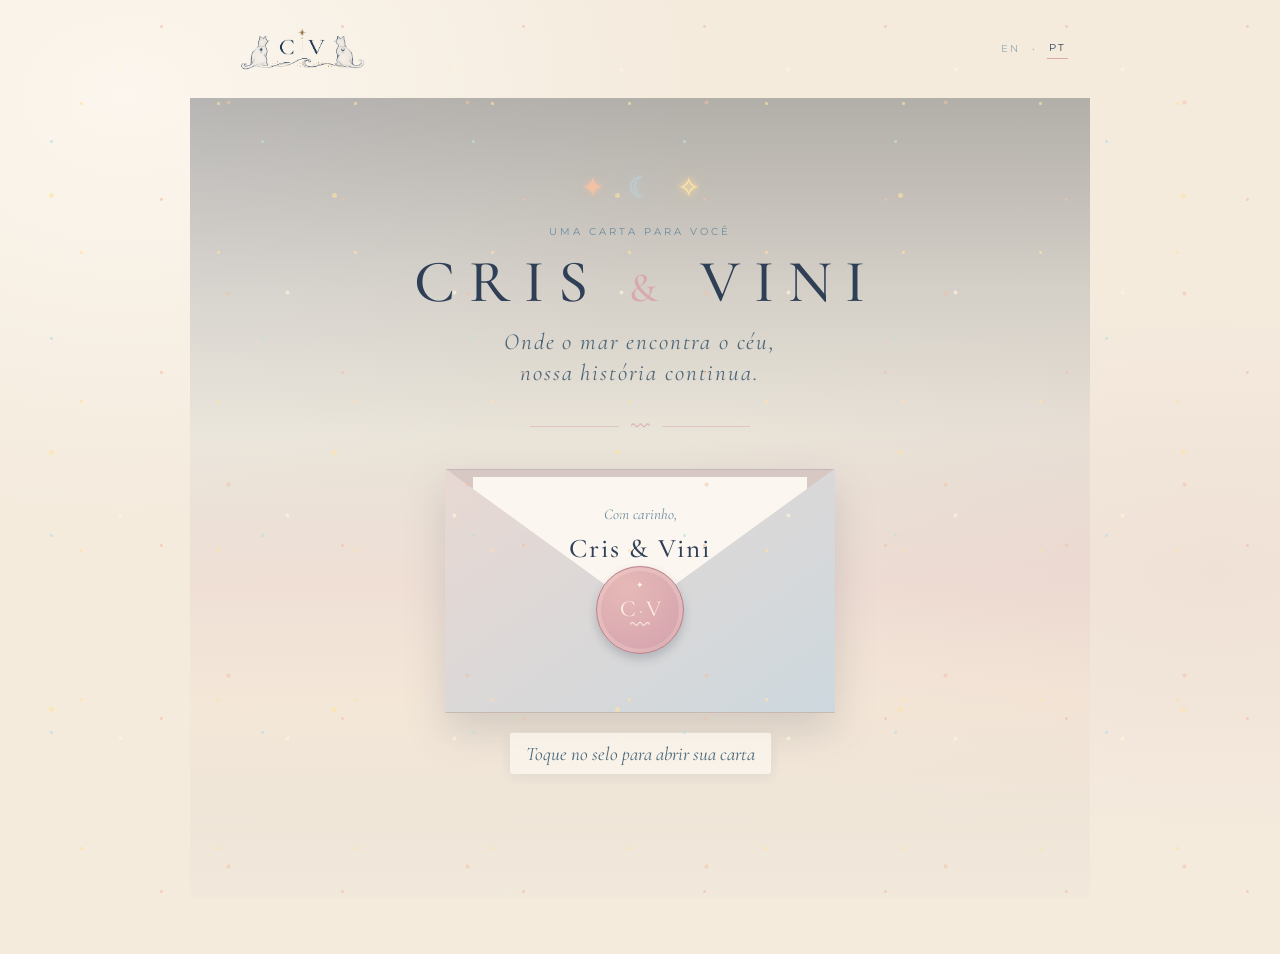
==== commit bb085b81: "Refactor index.html for improved structure and accessibility; update header, hero section, and form " ====
--- a/index.html
+++ b/index.html
@@ -1,20 +1,431 @@
+
 <!doctype html>
-<html lang="pt-BR"><head><meta charset="utf-8"><meta name="viewport" content="width=device-width,initial-scale=1"><meta name="theme-color" content="#f3e9da"><meta name="description" content="Uma carta de Cris & Vini — 24 de abril de 2027."><title>Uma carta de Cris & Vini</title><link rel="stylesheet" href="assets/styles.css"></head>
-<body><main class="site"><header class="topbar"><span class="monogram-mini" aria-label="Cris e Vini monogram">
-<svg class="monogram-mark" viewBox="0 0 190 54" role="img" aria-label="C e V, onda, estrela e dois gatos">
-  <g fill="none" stroke="currentColor" stroke-width="1.15" stroke-linecap="round" stroke-linejoin="round">
-    <path d="M17 36 L15 19 L21 24 L28 24 L34 19 L32 36 Q25 42 17 36Z M18 29 Q24 32 31 29 M21 34h.5 M28 34h.5"/>
-    <path d="M158 36 L156 19 L162 24 L169 24 L175 19 L173 36 Q166 42 158 36Z M159 29 Q165 32 172 29 M162 34h.5 M169 34h.5"/>
-    <path d="M42 42 C62 37 72 46 91 41 S120 38 148 42 M88 42 q7 -8 14 0 q-6 6 -11 3"/>
-    <path d="M95 5 l1.5 4 4 1.5 -4 1.5 -1.5 4 -1.5 -4 -4 -1.5 4 -1.5Z" fill="currentColor" stroke="none"/>
-  </g>
-  <text x="65" y="31" text-anchor="middle" class="logo-letter">C</text>
-  <path d="M95 18 V34" stroke="currentColor" stroke-width=".8"/>
-  <text x="124" y="31" text-anchor="middle" class="logo-letter">V</text>
-</svg></span><nav class="languages" aria-label="Language"><a href="en/" >EN</a><span>·</span><a href="./" aria-current="page">PT</a></nav></header>
-<section class="hero" id="hero"><div class="stars" aria-hidden="true"><span class="sparkle sparkle-one">✦</span><span class="sparkle sparkle-moon">☾</span><span class="sparkle sparkle-two">✧</span></div><p class="eyebrow">UMA CARTA PARA VOCÊ</p><h1 class="brand">CRIS <span class="amp">&</span> VINI</h1><p class="tagline">Onde o mar encontra o céu,<br>nossa história continua.</p><div class="horizon">〰</div><div class="envelope" aria-label="Envelope lacrado com o selo C e V"><div class="env-back"></div><div class="peek-letter"><span class="tiny">Com carinho,</span><strong>Cris & Vini</strong></div><div class="env-front"></div><button id="openLetter" class="seal" type="button" aria-label="Abrir sua carta" aria-expanded="false"><b>✦</b><span>C</span><i>·</i><span>V</span><small>〰</small></button></div><p class="open-prompt">Toque no selo para abrir sua carta</p></section>
-<article class="letter" id="letter" hidden><div class="letter-topline"><span>CRIS & VINI</span><span>24 · 04 · 2027</span></div><div class="rule"><span>☾</span></div><p class="salutation">Às pessoas que fazem parte da nossa história,</p><p>Entre nossas aventuras, os lugares que conhecemos e os pequenos momentos que viraram nossas memórias favoritas, encontramos algo especial para celebrar.</p><p>E queremos muito celebrar isso com você.</p><p class="announcement">Vamos nos casar!</p><div class="portrait-frame"><img src="assets/photos/cris-vini.jpg" alt="Cris e Vini juntos" fetchpriority="high"><p class="photo-caption">Um dos nossos momentos favoritos.</p></div><section class="date-panel"><p class="eyebrow">RESERVE A DATA</p><h2>24 de abril de 2027</h2><p class="place">Nordeste, Brasil</p><p class="note">Salvador ou Ilhéus — destino a confirmar.</p><p class="tagline">Onde o mar encontra o céu,<br>nossa história continua.</p></section>
-<section class="story"><h2>Uma história feita de aventuras</h2><p class="story-intro">De cafés de jogos a novos horizontes, dos pequenos momentos às aventuras inesquecíveis, a vida ao seu lado sempre foi uma bela jornada.</p><div class="story-photo"><img src="assets/photos/our-adventures.jpg" alt="Cris e Vini de mãos dadas em uma ponte durante uma viagem" loading="lazy"></div><p class="story-caption">Os mesmos céus. Mais aventuras.</p></section>
-<section class="plan"><h2>O plano, por enquanto</h2><div class="plan-item"><div class="plan-icon">✧</div><div><h3>QUATRO DIAS INESQUECÍVEIS</h3><p>Nosso sonho é passar quatro dias inesquecíveis juntos em um resort, celebrando nosso casamento, compartilhando momentos especiais e criando memórias que vão muito além do grande dia.</p></div></div><div class="plan-item"><div class="plan-icon">⌖</div><div><h3>SOBRE O DESTINO</h3><p>Estamos planejando um casamento-destino no Nordeste do Brasil, provavelmente em Salvador ou Ilhéus. Ainda estamos definindo o local e compartilharemos os detalhes assim que estiverem confirmados.</p></div></div><div class="plan-item"><div class="plan-icon">⌂</div><div><h3>HOSPEDAGEM NO RESORT</h3><p>Adoraríamos que você participasse da experiência completa, mas ficar hospedado no resort será opcional. Se preferir se hospedar em outro lugar e participar do casamento, também será possível.</p></div></div><div class="plan-item"><div class="plan-icon">♧</div><div><h3>VIAGEM E HOSPEDAGEM</h3><p class="cost-note">Por ser um casamento-destino, cada convidado será responsável pelos próprios custos de transporte e hospedagem. Sabemos que é um compromisso importante e entendemos perfeitamente que nem todos poderão participar. Não queremos que ninguém se sinta pressionado.</p></div></div></section>
-<div class="cats"><svg viewBox="0 0 260 62" role="img" aria-label="Kai e Yuki, nossos gatos"><g fill="none" stroke="currentColor" stroke-width="1.5" stroke-linecap="round" stroke-linejoin="round"><path d="M25 47 L22 22 L31 30 L42 30 L50 22 L48 47 Q38 55 25 47Z M27 36 Q36 40 46 36 M31 41h1 M41 41h1 M35 46q3 3 6 0"/><path d="M210 47 L207 22 L216 30 L227 30 L235 22 L233 47 Q223 55 210 47Z M212 36 Q221 40 231 36 M216 41h1 M226 41h1 M220 46q3 3 6 0"/><path d="M57 49 C85 44 103 54 130 48 S173 45 199 49 M118 49q11-10 20 0q-8 8-15 3"/></g><text x="38" y="61" text-anchor="middle" font-size="7" letter-spacing="1.5" fill="currentColor">KAI</text><text x="222" y="61" text-anchor="middle" font-size="7" letter-spacing="1.5" fill="currentColor">YUKI</text></svg></div>
-<section class="reply"><p class="eyebrow">UMA PEQUENA RESPOSTA</p><h2>Você acha que poderá estar conosco?</h2><p>Por enquanto, queremos ter uma primeira ideia de quem talvez consiga participar. Esta é apenas uma indicação inicial, não a confirmação oficial de presença.</p><form id="guestForm"><label for="fullName">Nome completo <span class="required">*</span></label><input id="fullName" name="fullName" autocomplete="name" required maxlength="120"><label for="email">E-mail <span class="required">*</span></label><input id="email" name="email" type="email" autocomplete="email" required maxlength="200"><label for="attendance">Você acha que poderá ir? <span class="required">*</span></label><select id="attendance" name="attendance" required><option value="">Escolha uma resposta</option><option value="likely_yes">Adoraria ir!</option><option value="unsure">Ainda não tenho certeza</option><option value="likely_no">Provavelmente não poderei ir</option></select><label for="partySize">Quantas pessoas, incluindo você?</label><select id="partySize" name="partySize"><option value="1">1</option><option value="2">2</option><option value="3">3</option><option value="4">4</option><option value="5">5</option><option value="6">6</option><option value="7">7</option><option value="8">8</option><option value="9">9</option><option value="10">10+</option></select><label for="guestNames">Nome de quem irá com você (opcional)</label><input id="guestNames" name="guestNames" maxlength="300" placeholder="Nomes, se já souber"><label for="message">Uma mensagem para nós (opcional)</label><textarea id="message" name="message" rows="3" maxlength="1000" placeholder="Adoraríamos saber de você…"></textarea><label class="privacy-check"><input type="checkbox" id="privacy" required><span>Entendo que meus dados serão usados por Cris & Vini para planejar o casamento e entrar em contato sobre o evento.</span></label><button class="submit" type="submit">Enviar resposta ↗</button><p class="status" id="formStatus" role="status" aria-live="polite"></p><p class="privacy-note">Sua resposta será enviada em privado ao casal e não ficará visível neste site.</p></form></section><footer class="footer">O MESMO CÉU · NOVOS CAPÍTULOS · SEMPRE NÓS<p class="tagline">Obrigados por fazerem parte da nossa história.</p></footer></article></main><script src="assets/script.js"></script></body></html>+<html lang="pt-BR">
+<head>
+  <meta charset="utf-8">
+  <meta name="viewport" content="width=device-width, initial-scale=1">
+  <meta name="theme-color" content="#f3e9da">
+  <meta
+    name="description"
+    content="Uma carta de Cris & Vini — 24 de abril de 2027."
+  >
+
+  <title>Uma carta de Cris & Vini</title>
+
+  <link rel="stylesheet" href="assets/styles.css">
+</head>
+
+<body>
+  <main class="site">
+
+    <!-- Header and wedding monogram -->
+    <header class="topbar">
+      <a
+        class="monogram-mini"
+        href="#hero"
+        aria-label="Cris e Vini"
+      >
+        <img
+          src="assets/photos/wedding-monogram.png"
+          alt="Monograma de Cris e Vini com dois gatos, as iniciais C e V, uma estrela e ondas"
+        >
+      </a>  
+
+      <nav class="languages" aria-label="Idioma">
+        <a href="en/" lang="en">EN</a>
+        <span aria-hidden="true">·</span>
+        <a href="./" aria-current="page">PT</a>
+      </nav>
+    </header>
+
+    <!-- Opening screen -->
+    <section class="hero" id="hero">
+
+      <div class="stars" aria-hidden="true">
+        <span class="sparkle sparkle-one">✦</span>
+        <span class="sparkle sparkle-moon">☾</span>
+        <span class="sparkle sparkle-two">✧</span>
+      </div>
+
+      <p class="eyebrow">UMA CARTA PARA VOCÊ</p>
+
+      <h1 class="brand">
+        CRIS <span class="amp">&amp;</span> VINI
+      </h1>
+
+      <p class="tagline">
+        Onde o mar encontra o céu,<br>
+        nossa história continua.
+      </p>
+
+      <div class="horizon" aria-hidden="true">〰</div>
+
+      <!-- Envelope and interactive wax seal -->
+      <div
+        class="envelope"
+        aria-label="Envelope lacrado com o selo C e V"
+      >
+        <div class="env-back"></div>
+
+        <div class="peek-letter">
+          <span class="tiny">Com carinho,</span>
+          <strong>Cris &amp; Vini</strong>
+        </div>
+
+        <div class="env-front"></div>
+
+        <button
+          id="openLetter"
+          class="seal"
+          type="button"
+          aria-label="Abrir sua carta"
+          aria-expanded="false"
+        >
+          <b>✦</b>
+          <span>C</span>
+          <i>·</i>
+          <span>V</span>
+          <small>〰</small>
+        </button>
+      </div>
+
+      <p class="open-prompt">
+        Toque no selo para abrir sua carta
+      </p>
+
+    </section>
+
+    <!-- Invitation letter -->
+    <article class="letter" id="letter" hidden>
+
+      <div class="letter-topline">
+        <span>CRIS &amp; VINI</span>
+        <span>24 · 04 · 2027</span>
+      </div>
+
+      <div class="rule">
+        <span>☾</span>
+      </div>
+
+      <p class="salutation">
+        Às pessoas que fazem parte da nossa história,
+      </p>
+
+      <p>
+        Entre nossas aventuras, os lugares que conhecemos e os
+        pequenos momentos que viraram nossas memórias favoritas,
+        encontramos algo especial para celebrar.
+      </p>
+
+      <p>E queremos muito celebrar isso com você.</p>
+
+      <p class="announcement">Vamos nos casar!</p>
+
+      <!-- Couple photograph -->
+      <div class="portrait-frame">
+        <img
+          src="assets/photos/cris-vini.jpg"
+          alt="Cris e Vini juntos"
+          fetchpriority="high"
+        >
+
+        <p class="photo-caption">
+          Um dos nossos momentos favoritos.
+        </p>
+      </div>
+
+      <!-- Wedding date and destination -->
+      <section class="date-panel">
+        <p class="eyebrow">RESERVE A DATA</p>
+
+        <h2>24 de abril de 2027</h2>
+
+        <p class="place">Nordeste, Brasil</p>
+
+        <p class="note">
+          Salvador ou Ilhéus — destino a confirmar.
+        </p>
+
+        <p class="tagline">
+          Onde o mar encontra o céu,<br>
+          nossa história continua.
+        </p>
+      </section>
+
+      <!-- Our story -->
+      <section class="story">
+        <h2>Uma história feita de aventuras</h2>
+
+        <p class="story-intro">
+          De cafés de jogos a novos horizontes, dos pequenos
+          momentos às aventuras inesquecíveis, a vida ao seu lado
+          sempre foi uma bela jornada.
+        </p>
+
+        <div class="story-photo">
+          <img
+            src="assets/photos/our-adventures.jpg"
+            alt="Cris e Vini de mãos dadas em uma ponte durante uma viagem"
+            loading="lazy"
+          >
+        </div>
+
+        <p class="story-caption">
+          Os mesmos céus. Mais aventuras.
+        </p>
+      </section>
+
+      <!-- Destination wedding information -->
+      <section class="plan">
+        <h2>O plano, por enquanto</h2>
+
+        <div class="plan-item">
+          <div class="plan-icon" aria-hidden="true">✧</div>
+
+          <div>
+            <h3>QUATRO DIAS INESQUECÍVEIS</h3>
+
+            <p>
+              Nosso sonho é passar quatro dias inesquecíveis juntos
+              em um resort, celebrando nosso casamento, compartilhando
+              momentos especiais e criando memórias que vão muito
+              além do grande dia.
+            </p>
+          </div>
+        </div>
+
+        <div class="plan-item">
+          <div class="plan-icon" aria-hidden="true">⌖</div>
+
+          <div>
+            <h3>SOBRE O DESTINO</h3>
+
+            <p>
+              Estamos planejando um casamento-destino no Nordeste
+              do Brasil, provavelmente em Salvador ou Ilhéus.
+              Ainda estamos definindo o local e compartilharemos
+              os detalhes assim que estiverem confirmados.
+            </p>
+          </div>
+        </div>
+
+        <div class="plan-item">
+          <div class="plan-icon" aria-hidden="true">⌂</div>
+
+          <div>
+            <h3>HOSPEDAGEM NO RESORT</h3>
+
+            <p>
+              Adoraríamos que você participasse da experiência
+              completa, mas ficar hospedado no resort será opcional.
+              Se preferir se hospedar em outro lugar e participar
+              do casamento, também será possível.
+            </p>
+          </div>
+        </div>
+
+        <div class="plan-item">
+          <div class="plan-icon" aria-hidden="true">♧</div>
+
+          <div>
+            <h3>VIAGEM E HOSPEDAGEM</h3>
+
+            <p class="cost-note">
+              Por ser um casamento-destino, cada convidado será
+              responsável pelos próprios custos de transporte e
+              hospedagem. Sabemos que é um compromisso importante
+              e entendemos perfeitamente que nem todos poderão
+              participar. Não queremos que ninguém se sinta
+              pressionado.
+            </p>
+          </div>
+        </div>
+      </section>
+
+      <!-- Kai and Yuki -->
+      <div class="cats">
+        <svg
+          viewBox="0 0 260 62"
+          role="img"
+          aria-label="Kai e Yuki, nossos gatos"
+        >
+          <g
+            fill="none"
+            stroke="currentColor"
+            stroke-width="1.5"
+            stroke-linecap="round"
+            stroke-linejoin="round"
+          >
+            <path
+              d="M25 47 L22 22 L31 30 L42 30 L50 22 L48 47
+              Q38 55 25 47Z M27 36 Q36 40 46 36
+              M31 41h1 M41 41h1 M35 46q3 3 6 0"
+            />
+
+            <path
+              d="M210 47 L207 22 L216 30 L227 30 L235 22 L233 47
+              Q223 55 210 47Z M212 36 Q221 40 231 36
+              M216 41h1 M226 41h1 M220 46q3 3 6 0"
+            />
+
+            <path
+              d="M57 49 C85 44 103 54 130 48
+              S173 45 199 49 M118 49q11-10 20 0q-8 8-15 3"
+            />
+          </g>
+
+          <text
+            x="38"
+            y="61"
+            text-anchor="middle"
+            font-size="7"
+            letter-spacing="1.5"
+            fill="currentColor"
+          >KAI</text>
+
+          <text
+            x="222"
+            y="61"
+            text-anchor="middle"
+            font-size="7"
+            letter-spacing="1.5"
+            fill="currentColor"
+          >YUKI</text>
+        </svg>
+      </div>
+
+      <!-- Initial guest response form -->
+      <section class="reply">
+        <p class="eyebrow">UMA PEQUENA RESPOSTA</p>
+
+        <h2>Você acha que poderá estar conosco?</h2>
+
+        <p>
+          Por enquanto, queremos ter uma primeira ideia de quem
+          talvez consiga participar. Esta é apenas uma indicação
+          inicial, não a confirmação oficial de presença.
+        </p>
+
+        <form id="guestForm">
+          <label for="fullName">
+            Nome completo <span class="required">*</span>
+          </label>
+
+          <input
+            id="fullName"
+            name="fullName"
+            autocomplete="name"
+            required
+            maxlength="120"
+          >
+
+          <label for="email">
+            E-mail <span class="required">*</span>
+          </label>
+
+          <input
+            id="email"
+            name="email"
+            type="email"
+            autocomplete="email"
+            required
+            maxlength="200"
+          >
+
+          <label for="attendance">
+            Você acha que poderá ir?
+            <span class="required">*</span>
+          </label>
+
+          <select id="attendance" name="attendance" required>
+            <option value="">Escolha uma resposta</option>
+            <option value="likely_yes">Adoraria ir!</option>
+            <option value="unsure">Ainda não tenho certeza</option>
+            <option value="likely_no">
+              Provavelmente não poderei ir
+            </option>
+          </select>
+
+          <label for="partySize">
+            Quantas pessoas, incluindo você?
+          </label>
+
+          <select id="partySize" name="partySize">
+            <option value="1">1</option>
+            <option value="2">2</option>
+            <option value="3">3</option>
+            <option value="4">4</option>
+            <option value="5">5</option>
+            <option value="6">6</option>
+            <option value="7">7</option>
+            <option value="8">8</option>
+            <option value="9">9</option>
+            <option value="10">10+</option>
+          </select>
+
+          <label for="guestNames">
+            Nome de quem irá com você (opcional)
+          </label>
+
+          <input
+            id="guestNames"
+            name="guestNames"
+            maxlength="300"
+            placeholder="Nomes, se já souber"
+          >
+
+          <label for="message">
+            Uma mensagem para nós (opcional)
+          </label>
+
+          <textarea
+            id="message"
+            name="message"
+            rows="3"
+            maxlength="1000"
+            placeholder="Adoraríamos saber de você…"
+          ></textarea>
+
+          <label class="privacy-check">
+            <input type="checkbox" id="privacy" required>
+
+            <span>
+              Entendo que meus dados serão usados por Cris &amp; Vini
+              para planejar o casamento e entrar em contato sobre
+              o evento.
+            </span>
+          </label>
+
+          <button class="submit" type="submit">
+            Enviar resposta ↗
+          </button>
+
+          <p
+            class="status"
+            id="formStatus"
+            role="status"
+            aria-live="polite"
+          ></p>
+
+          <p class="privacy-note">
+            Sua resposta será enviada em privado ao casal e não
+            ficará visível neste site.
+          </p>
+        </form>
+      </section>
+
+      <!-- Footer -->
+      <footer class="footer">
+        O MESMO CÉU · NOVOS CAPÍTULOS · SEMPRE NÓS
+
+        <p class="tagline">
+          Obrigados por fazerem parte da nossa história.
+        </p>
+      </footer>
+
+    </article>
+  </main>
+
+  <script src="assets/script.js"></script>
+</body>
+</html>
--- a/assets/styles.css
+++ b/assets/styles.css
@@ -1,5 +1,6 @@
+
 @import url('https://fonts.googleapis.com/css2?family=Cormorant+Garamond:ital,wght@0,400;0,500;0,600;1,400;1,500;1,600&family=Montserrat:wght@400;500;600&display=swap');
-:root{--cream:#F4EBDD;--paper:#FBF6EF;--ink:#2F3F56;--blue:#6A8CA0;--rose:#D8A7B0;--peach:#F2C2A6;--mist:#BFD0D6;--gold:#BDA16C;--line:#D8CFC7;--muted:#7E8790}*{box-sizing:border-box}[hidden]{display:none!important}html{scroll-behavior:smooth}body{margin:0;background:var(--cream);color:var(--ink);font-family:'Cormorant Garamond',Georgia,serif;font-size:19px;line-height:1.65;background-image:radial-gradient(ellipse at 10% 10%,#fffaf4b8,transparent 35%),radial-gradient(ellipse at 95% 60%,#d8a7b026,transparent 35%)}a{color:inherit}button,input,select,textarea{font:inherit}.site{width:min(100%,900px);margin:auto;padding:18px 22px 56px}.topbar{display:flex;justify-content:space-between;align-items:center;font:10px Montserrat,sans-serif;letter-spacing:2px;color:var(--blue);min-height:30px}.monogram-mini{font-size:12px;letter-spacing:4px;color:var(--ink)}.languages{display:flex;gap:10px;align-items:center}.languages a{text-decoration:none;padding:4px 2px;opacity:.68}.languages a[aria-current=page]{opacity:1;color:var(--ink);border-bottom:1px solid var(--rose)}.hero{position:relative;min-height:calc(100svh - 80px);display:flex;flex-direction:column;align-items:center;justify-content:center;text-align:center;padding:26px 0 42px;isolation:isolate}.hero:before{content:"";position:absolute;z-index:-1;inset:20px -22px 0;background:linear-gradient(180deg,rgba(47,63,86,.30) 0%,rgba(106,140,160,.24) 28%,rgba(216,167,176,.30) 56%,rgba(242,194,166,.26) 72%,rgba(47,63,86,.08) 100%),url('https://images.unsplash.com/photo-1500375592092-40eb2168fd21?auto=format&fit=crop&w=1800&q=85') center 48%/cover;opacity:1}.hero:after{content:"";position:absolute;z-index:-1;inset:20px -22px 0;background:linear-gradient(180deg,rgba(47,63,86,.08) 0%,rgba(216,167,176,.05) 40%,rgba(244,235,221,.70) 88%,var(--cream) 100%)}.stars{display:flex;align-items:center;justify-content:center;gap:20px;color:var(--peach);font-size:22px;letter-spacing:0;margin:0 0 10px;text-shadow:0 0 12px rgba(242,194,166,.55)}.sparkle{display:inline-block;transform-origin:center;animation:starTwinkle 3.8s ease-in-out infinite}.sparkle-moon{color:var(--mist);animation-delay:1.1s}.sparkle-two{color:var(--rose);animation-delay:2s}@keyframes starTwinkle{0%,100%{opacity:.65;transform:scale(.82) rotate(0deg);filter:drop-shadow(0 0 1px rgba(242,194,166,.15))}50%{opacity:1;transform:scale(1.18) rotate(12deg);filter:drop-shadow(0 0 7px rgba(242,194,166,.65))}.eyebrow{font:10px Montserrat,sans-serif;letter-spacing:3px;color:var(--blue);margin:0 0 10px}.brand{font-size:clamp(34px,7vw,60px);letter-spacing:.23em;font-weight:500;margin:0;padding-left:.23em;line-height:1.15}.brand .amp{color:var(--rose);font-size:.68em}.tagline{font-size:clamp(17px,4vw,23px);font-style:italic;letter-spacing:.08em;color:#4f687a;line-height:1.35;margin:10px 0}.horizon{display:flex;align-items:center;gap:12px;color:var(--rose);width:min(220px,70%);margin:12px auto 18px}.horizon:before,.horizon:after{content:"";height:1px;background:#d8a7b080;flex:1}.envelope{position:relative;width:min(100%,390px);height:244px;margin:8px auto 15px;filter:drop-shadow(0 18px 20px #25364328);perspective:1000px}.env-back{position:absolute;inset:0;background:#d7c8c4;border:1px solid #c1b7bc;border-radius:2px}.env-back:before{content:"";position:absolute;inset:0;background:linear-gradient(135deg,#e8d7d2,#d2dbe0);clip-path:polygon(0 0,50% 62%,100% 0,100% 100%,0 100%)}.peek-letter{position:absolute;left:7%;right:7%;top:3%;height:87%;background:var(--paper);border:1px solid #d6c8c6;display:flex;align-items:center;justify-content:flex-start;padding-top:25px;flex-direction:column;transition:transform .8s ease;z-index:1}.peek-letter .tiny{font-style:italic;color:var(--blue);font-size:15px}.peek-letter strong{font-size:27px;font-weight:500;letter-spacing:2px}.env-front{position:absolute;inset:0;z-index:2;background:linear-gradient(145deg,#e8d8d2,#cdd8de);clip-path:polygon(0 100%,0 0,50% 58%,100% 0,100% 100%);border-bottom:1px solid #cfbba5}.seal{position:absolute;z-index:3;left:50%;top:58%;transform:translate(-50%,-50%);width:88px;height:88px;border-radius:50%;border:1px solid #b9818c;background:radial-gradient(circle at 34% 25%,#e6b9b7,#d8a7b0 72%,#b9818c);box-shadow:inset 0 0 0 4px #f9e5d544,0 5px 10px #75625a40;color:#fff0df;display:flex;justify-content:center;align-items:center;gap:3px;cursor:pointer;transition:transform .25s,opacity .35s}.seal:hover{transform:translate(-50%,-50%) scale(1.05)}.seal span{font-size:23px}.seal b{position:absolute;top:12px;font-size:9px;font-weight:400}.seal small{position:absolute;bottom:10px;font-size:20px}.open-prompt{font-style:italic;color:#5d7787;margin:4px 0 20px}.hero-foot{font:9px Montserrat,sans-serif;letter-spacing:2px;color:#6f7472;margin:0}.hero.opened .peek-letter{transform:translateY(-78px)}.hero.opened .seal{opacity:0;pointer-events:none}.hero.opened .env-front{opacity:.2;transition:opacity .4s}.letter{max-width:720px;margin:0 auto;background:var(--paper);border:1px solid #e6d9c9;padding:clamp(24px,6vw,62px);box-shadow:var(--shadow);position:relative}.letter:before{content:"";position:absolute;inset:8px;border:1px solid #eee4d7;pointer-events:none}.letter-topline{display:flex;justify-content:space-between;gap:12px;font:9px Montserrat,sans-serif;letter-spacing:2px;color:var(--blue);position:relative}.rule{height:32px;border-bottom:1px solid var(--line);display:flex;justify-content:center;margin:8px 0 28px}.rule span{background:var(--paper);padding:0 12px;transform:translateY(17px);color:var(--rose);font-size:21px}.letter p{position:relative}.salutation{font-size:25px;font-style:italic}.announcement{text-align:center;font-size:clamp(31px,6vw,46px);font-style:italic;color:var(--ink);line-height:1.2;margin:25px 0}.portrait-frame{max-width:450px;margin:25px auto 34px;padding:8px;background:#fffdf7;border:1px solid var(--line);box-shadow:0 8px 24px #3d48501a;transform:rotate(-.5deg)}.portrait-frame img{display:block;width:100%;max-height:600px;object-fit:cover;object-position:center 46%}.photo-caption{text-align:center;font-style:italic;color:var(--blue);font-size:15px;margin:10px 0 0}.date-panel{text-align:center;padding:26px 12px;margin:30px 0;border-top:1px solid var(--line);border-bottom:1px solid var(--line);position:relative}.date-panel h2{font-weight:500;letter-spacing:.08em;font-size:clamp(35px,7vw,50px);margin:4px 0;line-height:1.2}.date-panel .place{font-size:22px;margin:2px 0}.date-panel .note{font-style:italic;color:var(--muted);font-size:17px;margin:0 0 16px}.story{margin:28px 0 34px}.story h2,.reply h2{font-size:clamp(28px,5vw,37px);font-weight:500;text-align:center;margin:0 0 10px}.story-intro{text-align:center;max-width:510px;margin:0 auto 18px;font-style:italic;color:#586d7b}.story-photo{padding:7px;background:#fffdf7;border:1px solid var(--line);box-shadow:0 8px 24px #3d48501a;transform:rotate(.4deg);margin:22px auto;max-width:560px}.story-photo img{display:block;width:100%;height:auto;max-height:350px;object-fit:cover}.story-caption{text-align:center;font-style:italic;color:var(--blue);margin:0}.plan{border-top:1px solid var(--line);padding-top:26px;margin-top:34px}.plan h2{text-align:center;font-size:clamp(28px,5vw,36px);font-weight:500;margin:0 0 22px}.plan-item{display:grid;grid-template-columns:42px 1fr;gap:16px;padding:12px 0 18px;border-bottom:1px solid #e9dece}.plan-item:last-child{border-bottom:0}.plan-icon{font-size:24px;color:var(--blue);padding-top:2px;text-align:center}.plan-item h3{font:10px Montserrat,sans-serif;letter-spacing:2px;margin:0 0 6px;color:var(--ink)}.plan-item p{font-size:17px;line-height:1.5;margin:0;color:#5c6264}.cost-note{font-weight:600;color:var(--ink)!important}.cats{max-width:280px;margin:14px auto 28px;color:#526a79}.cats svg{width:100%;height:auto}.reply{padding:clamp(20px,4vw,38px);margin-top:34px;background:#f4eef0;border:1px solid var(--line);position:relative}.reply .eyebrow{text-align:center}.reply>p{font-size:17px;text-align:center;color:#686b6a;margin:0 auto 20px;max-width:520px}.reply form{display:flex;flex-direction:column;gap:7px}.reply label{font-size:16px}.reply label .required{color:var(--rose)}.reply input:not([type=checkbox]),.reply select,.reply textarea{width:100%;padding:11px 12px;border:1px solid #d7c8b7;border-radius:2px;background:#fffaf3;color:var(--ink);outline-color:var(--blue);margin-bottom:8px}.reply textarea{resize:vertical}.privacy-check{display:flex;gap:9px;align-items:flex-start;font-size:13px!important;line-height:1.4;margin:4px 0 10px}.privacy-check input{margin-top:5px;accent-color:var(--ink)}.privacy-check span{color:#666}.submit{background:var(--ink);border:0;color:#fff7eb;padding:14px 18px;cursor:pointer;letter-spacing:.08em;font:10px Montserrat,sans-serif;text-transform:uppercase}.submit:hover{background:#3a566a}.submit:disabled{opacity:.6;cursor:wait}.status{font-size:15px!important;margin:9px 0 0!important;color:#2c6655!important}.status.error{color:#9a3939!important}.privacy-note{text-align:center;font:9px Montserrat,sans-serif;color:#777;margin:13px 0 0}.footer{text-align:center;padding:32px 0 4px;font:9px Montserrat,sans-serif;letter-spacing:2px;color:var(--blue)}.footer .tagline{font-size:17px;margin:10px 0 0}.thank-you{text-align:center;margin:34px -8px 0;padding:30px 10px;background:linear-gradient(180deg,#f4d2bc,#f0c4b1 40%,#d5dce0);border:1px solid #e2d1bf}.thank-you .script{font-size:36px;font-style:italic;color:var(--ink);margin:0}.thank-you p{font-size:16px;margin:0}.sr-only{position:absolute;width:1px;height:1px;padding:0;margin:-1px;overflow:hidden;clip:rect(0,0,0,0);white-space:nowrap;border:0}@media(max-width:540px){.site{padding:12px 13px 35px}.hero:before,.hero:after{left:-13px;right:-13px}.hero{min-height:calc(100svh - 60px)}.envelope{height:220px}.letter{padding:27px 20px}.letter:before{inset:5px}.letter-topline{font-size:8px;letter-spacing:1px}.hero-foot{font-size:8px;letter-spacing:1px}.letter p{font-size:18px}.plan-item{grid-template-columns:30px 1fr;gap:10px}.plan-item p{font-size:16px}.portrait-frame img{max-height:520px}.story-photo img{max-height:260px}}@media(prefers-reduced-motion:reduce){*,*:before,*:after{scroll-behavior:auto!important;transition:none!important}}
+:root{--cream:#F4EBDD;--paper:#FBF6EF;--ink:#2F3F56;--blue:#6A8CA0;--rose:#D8A7B0;--peach:#F2C2A6;--mist:#BFD0D6;--gold:#BDA16C;--line:#D8CFC7;--muted:#7E8790}*{box-sizing:border-box}[hidden]{display:none!important}html{scroll-behavior:smooth}body{margin:0;background:var(--cream);color:var(--ink);font-family:'Cormorant Garamond',Georgia,serif;font-size:19px;line-height:1.65;background-image:radial-gradient(ellipse at 10% 10%,#fffaf4b8,transparent 35%),radial-gradient(ellipse at 95% 60%,#d8a7b026,transparent 35%)}a{color:inherit}button,input,select,textarea{font:inherit}.site{width:min(100%,900px);margin:auto;padding:18px 22px 56px}.topbar{display:flex;justify-content:space-between;align-items:center;font:10px Montserrat,sans-serif;letter-spacing:2px;color:var(--blue);min-height:30px}.monogram-mini{font-size:12px;letter-spacing:4px;color:var(--ink)}.languages{display:flex;gap:10px;align-items:center}.languages a{text-decoration:none;padding:4px 2px;opacity:.68}.languages a[aria-current=page]{opacity:1;color:var(--ink);border-bottom:1px solid var(--rose)}.hero{position:relative;min-height:calc(100svh - 80px);display:flex;flex-direction:column;align-items:center;justify-content:center;text-align:center;padding:26px 0 42px;isolation:isolate}.hero:before{content:"";position:absolute;z-index:-1;inset:20px -22px 0;background:linear-gradient(180deg,rgba(26,34,48,.30) 0%,rgba(47,63,86,.16) 24%,rgba(106,140,160,.08) 42%,rgba(216,167,176,.18) 61%,rgba(242,194,166,.12) 76%,rgba(47,63,86,.08) 100%),url('https://images.unsplash.com/photo-1500375592092-40eb2168fd21?auto=format&fit=crop&w=1800&q=85') center 48%/cover;opacity:1}.hero:after{content:"";position:absolute;z-index:-1;inset:20px -22px 0;background:linear-gradient(180deg,rgba(244,235,221,0) 0%,rgba(244,235,221,.02) 60%,rgba(244,235,221,.35) 84%,rgba(244,235,221,.82) 100%)}.stars{display:flex;align-items:center;justify-content:center;gap:20px;color:var(--peach);font-size:22px;letter-spacing:0;margin:0 0 10px;text-shadow:0 0 12px rgba(242,194,166,.55)}.sparkle{display:inline-block;transform-origin:center;animation:starTwinkle 3.8s ease-in-out infinite}.sparkle-moon{color:var(--mist);animation-delay:1.1s}.sparkle-two{color:var(--rose);animation-delay:2s}@keyframes starTwinkle{0%,100%{opacity:.65;transform:scale(.82) rotate(0deg);filter:drop-shadow(0 0 1px rgba(242,194,166,.15))}50%{opacity:1;transform:scale(1.18) rotate(12deg);filter:drop-shadow(0 0 7px rgba(242,194,166,.65))}}.eyebrow{font:10px Montserrat,sans-serif;letter-spacing:3px;color:var(--blue);margin:0 0 10px}.brand{font-size:clamp(34px,7vw,60px);letter-spacing:.23em;font-weight:500;margin:0;padding-left:.23em;line-height:1.15}.brand .amp{color:var(--rose);font-size:.68em}.tagline{font-size:clamp(17px,4vw,23px);font-style:italic;letter-spacing:.08em;color:#4f687a;line-height:1.35;margin:10px 0}.horizon{display:flex;align-items:center;gap:12px;color:var(--rose);width:min(220px,70%);margin:12px auto 18px}.horizon:before,.horizon:after{content:"";height:1px;background:#d8a7b080;flex:1}.envelope{position:relative;width:min(100%,390px);height:244px;margin:8px auto 15px;filter:drop-shadow(0 18px 20px #25364328);perspective:1000px}.env-back{position:absolute;inset:0;background:#d7c8c4;border:1px solid #c1b7bc;border-radius:2px}.env-back:before{content:"";position:absolute;inset:0;background:linear-gradient(135deg,#e8d7d2,#d2dbe0);clip-path:polygon(0 0,50% 62%,100% 0,100% 100%,0 100%)}.peek-letter{position:absolute;left:7%;right:7%;top:3%;height:87%;background:var(--paper);border:1px solid #d6c8c6;display:flex;align-items:center;justify-content:flex-start;padding-top:25px;flex-direction:column;transition:transform .8s ease;z-index:1}.peek-letter .tiny{font-style:italic;color:var(--blue);font-size:15px}.peek-letter strong{font-size:27px;font-weight:500;letter-spacing:2px}.env-front{position:absolute;inset:0;z-index:2;background:linear-gradient(145deg,#e8d8d2,#cdd8de);clip-path:polygon(0 100%,0 0,50% 58%,100% 0,100% 100%);border-bottom:1px solid #cfbba5}.seal{position:absolute;z-index:3;left:50%;top:58%;transform:translate(-50%,-50%);width:88px;height:88px;border-radius:50%;border:1px solid #b9818c;background:radial-gradient(circle at 34% 25%,#e6b9b7,#d8a7b0 72%,#b9818c);box-shadow:inset 0 0 0 4px #f9e5d544,0 5px 10px #75625a40;color:#fff0df;display:flex;justify-content:center;align-items:center;gap:3px;cursor:pointer;transition:transform .25s,opacity .35s}.seal:hover{transform:translate(-50%,-50%) scale(1.05)}.seal span{font-size:23px}.seal b{position:absolute;top:12px;font-size:9px;font-weight:400}.seal small{position:absolute;bottom:10px;font-size:20px}.open-prompt{font-style:italic;color:#5d7787;margin:4px 0 20px}.hero-foot{font:9px Montserrat,sans-serif;letter-spacing:2px;color:#6f7472;margin:0}.hero.opened .peek-letter{transform:translateY(-78px)}.hero.opened .seal{opacity:0;pointer-events:none}.hero.opened .env-front{opacity:.2;transition:opacity .4s}.letter{max-width:720px;margin:0 auto;background:var(--paper);border:1px solid #e6d9c9;padding:clamp(24px,6vw,62px);box-shadow:var(--shadow);position:relative}.letter:before{content:"";position:absolute;inset:8px;border:1px solid #eee4d7;pointer-events:none}.letter-topline{display:flex;justify-content:space-between;gap:12px;font:9px Montserrat,sans-serif;letter-spacing:2px;color:var(--blue);position:relative}.rule{height:32px;border-bottom:1px solid var(--line);display:flex;justify-content:center;margin:8px 0 28px}.rule span{background:var(--paper);padding:0 12px;transform:translateY(17px);color:var(--rose);font-size:21px}.letter p{position:relative}.salutation{font-size:25px;font-style:italic}.announcement{text-align:center;font-size:clamp(31px,6vw,46px);font-style:italic;color:var(--ink);line-height:1.2;margin:25px 0}.portrait-frame{max-width:450px;margin:25px auto 34px;padding:8px;background:#fffdf7;border:1px solid var(--line);box-shadow:0 8px 24px #3d48501a;transform:rotate(-.5deg)}.portrait-frame img{display:block;width:100%;max-height:600px;object-fit:cover;object-position:center 46%}.photo-caption{text-align:center;font-style:italic;color:var(--blue);font-size:15px;margin:10px 0 0}.date-panel{text-align:center;padding:26px 12px;margin:30px 0;border-top:1px solid var(--line);border-bottom:1px solid var(--line);position:relative}.date-panel h2{font-weight:500;letter-spacing:.08em;font-size:clamp(35px,7vw,50px);margin:4px 0;line-height:1.2}.date-panel .place{font-size:22px;margin:2px 0}.date-panel .note{font-style:italic;color:var(--muted);font-size:17px;margin:0 0 16px}.story{margin:28px 0 34px}.story h2,.reply h2{font-size:clamp(28px,5vw,37px);font-weight:500;text-align:center;margin:0 0 10px}.story-intro{text-align:center;max-width:510px;margin:0 auto 18px;font-style:italic;color:#586d7b}.story-photo{padding:7px;background:#fffdf7;border:1px solid var(--line);box-shadow:0 8px 24px #3d48501a;transform:rotate(.4deg);margin:22px auto;max-width:560px}.story-photo img{display:block;width:100%;height:auto;max-height:350px;object-fit:cover}.story-caption{text-align:center;font-style:italic;color:var(--blue);margin:0}.plan{border-top:1px solid var(--line);padding-top:26px;margin-top:34px}.plan h2{text-align:center;font-size:clamp(28px,5vw,36px);font-weight:500;margin:0 0 22px}.plan-item{display:grid;grid-template-columns:42px 1fr;gap:16px;padding:12px 0 18px;border-bottom:1px solid #e9dece}.plan-item:last-child{border-bottom:0}.plan-icon{font-size:24px;color:var(--blue);padding-top:2px;text-align:center}.plan-item h3{font:10px Montserrat,sans-serif;letter-spacing:2px;margin:0 0 6px;color:var(--ink)}.plan-item p{font-size:17px;line-height:1.5;margin:0;color:#5c6264}.cost-note{font-weight:600;color:var(--ink)!important}.cats{max-width:280px;margin:14px auto 28px;color:#526a79}.cats svg{width:100%;height:auto}.reply{padding:clamp(20px,4vw,38px);margin-top:34px;background:#f4eef0;border:1px solid var(--line);position:relative}.reply .eyebrow{text-align:center}.reply>p{font-size:17px;text-align:center;color:#686b6a;margin:0 auto 20px;max-width:520px}.reply form{display:flex;flex-direction:column;gap:7px}.reply label{font-size:16px}.reply label .required{color:var(--rose)}.reply input:not([type=checkbox]),.reply select,.reply textarea{width:100%;padding:11px 12px;border:1px solid #d7c8b7;border-radius:2px;background:#fffaf3;color:var(--ink);outline-color:var(--blue);margin-bottom:8px}.reply textarea{resize:vertical}.privacy-check{display:flex;gap:9px;align-items:flex-start;font-size:13px!important;line-height:1.4;margin:4px 0 10px}.privacy-check input{margin-top:5px;accent-color:var(--ink)}.privacy-check span{color:#666}.submit{background:var(--ink);border:0;color:#fff7eb;padding:14px 18px;cursor:pointer;letter-spacing:.08em;font:10px Montserrat,sans-serif;text-transform:uppercase}.submit:hover{background:#3a566a}.submit:disabled{opacity:.6;cursor:wait}.status{font-size:15px!important;margin:9px 0 0!important;color:#2c6655!important}.status.error{color:#9a3939!important}.privacy-note{text-align:center;font:9px Montserrat,sans-serif;color:#777;margin:13px 0 0}.footer{text-align:center;padding:32px 0 4px;font:9px Montserrat,sans-serif;letter-spacing:2px;color:var(--blue)}.footer .tagline{font-size:17px;margin:10px 0 0}.thank-you{text-align:center;margin:34px -8px 0;padding:30px 10px;background:linear-gradient(180deg,#f4d2bc,#f0c4b1 40%,#d5dce0);border:1px solid #e2d1bf}.thank-you .script{font-size:36px;font-style:italic;color:var(--ink);margin:0}.thank-you p{font-size:16px;margin:0}.sr-only{position:absolute;width:1px;height:1px;padding:0;margin:-1px;overflow:hidden;clip:rect(0,0,0,0);white-space:nowrap;border:0}@media(max-width:540px){.site{padding:12px 13px 35px}.hero:before,.hero:after{left:-13px;right:-13px}.hero{min-height:calc(100svh - 60px)}.envelope{height:220px}.letter{padding:27px 20px}.letter:before{inset:5px}.letter-topline{font-size:8px;letter-spacing:1px}.hero-foot{font-size:8px;letter-spacing:1px}.letter p{font-size:18px}.plan-item{grid-template-columns:30px 1fr;gap:10px}.plan-item p{font-size:16px}.portrait-frame img{max-height:520px}.story-photo img{max-height:260px}}@media(prefers-reduced-motion:reduce){*,*:before,*:after{scroll-behavior:auto!important;transition:none!important}}
 
 @media(prefers-reduced-motion:reduce){.sparkle{animation:none!important}}
 
@@ -15,3 +16,214 @@
 .hero .horizon{color:var(--rose)}
 .seal{border-color:#B9818C;background:radial-gradient(circle at 34% 25%,#E6B9B7,#D8A7B0 72%,#B9818C);box-shadow:inset 0 0 0 4px #f9e5d544,0 5px 10px #25364335}
 @media(max-width:540px){.monogram-mini{width:116px}.monogram-mark{max-height:40px}}
+
+
+/* Wedding identity refinement: larger fine-line cat monogram and readable opening prompt. */
+.open-prompt {
+  display: inline-block;
+  max-width: calc(100% - 24px);
+  margin: 4px auto 20px;
+  padding: 7px 16px;
+  color: #496779;
+  background: rgba(251, 246, 239, 0.78);
+  border: 1px solid rgba(216, 207, 199, 0.62);
+  border-radius: 3px;
+  box-shadow: 0 3px 12px rgba(26, 34, 48, 0.06);
+  line-height: 1.45;
+  backdrop-filter: blur(3px);
+}
+
+.monogram-mini {
+  width: 176px;
+  flex: 0 0 auto;
+  letter-spacing: 0;
+}
+
+.monogram-mark {
+  display: block;
+  width: 100%;
+  height: auto;
+  max-height: 58px;
+  overflow: visible;
+}
+
+.logo-letter {
+  font-family: 'Cormorant Garamond', Georgia, serif;
+  font-size: 22px;
+  font-weight: 400;
+  fill: currentColor;
+  letter-spacing: 1px;
+}
+
+@media (max-width: 540px) {
+  .monogram-mini { width: 132px; }
+  .monogram-mark { max-height: 44px; }
+  .open-prompt { padding: 6px 12px; font-size: 17px; }
+}
+/* New wedding monogram */
+.monogram-mini {
+  display: inline-flex;
+  align-items: center;
+  width: 180px;
+  flex: 0 0 auto;
+  text-decoration: none;
+}
+
+.monogram-mini img {
+  display: block;
+  width: 100%;
+  height: auto;
+  object-fit: contain;
+}
+
+@media (max-width: 540px) {
+  .monogram-mini {
+    width: 125px;
+  }
+}
+
+/* Clearer celestial symbols on the opening screen */
+.hero .stars {
+  gap: 24px;
+  margin-bottom: 14px;
+  font-size: 28px;
+  color: #F2C2A6;
+  text-shadow:
+    0 0 5px rgba(242, 194, 166, 0.75),
+    0 0 12px rgba(242, 194, 166, 0.45);
+}
+
+.hero .sparkle-one {
+  color: #F2C2A6;
+  opacity: 1;
+}
+
+.hero .sparkle-moon {
+  color: #BFD0D6;
+  opacity: 1;
+  text-shadow:
+    0 0 6px rgba(191, 208, 214, 0.9),
+    0 0 14px rgba(191, 208, 214, 0.6);
+}
+
+
+.hero .sparkle-two {
+  color: #FFE2A3;
+  opacity: 1;
+  text-shadow:
+    0 0 5px rgba(255, 226, 163, 0.95),
+    0 0 12px rgba(255, 226, 163, 0.75),
+    0 0 20px rgba(255, 226, 163, 0.4);
+}
+
+
+@media (max-width: 540px) {
+  .hero .stars {
+    font-size: 25px;
+    gap: 20px;
+  }
+}
+
+/* ==========================================
+   GOLDEN OCEAN — floating magical sparkles
+   ========================================== */
+
+.site {
+  position: relative;
+  isolation: isolate;
+}
+
+.site::after {
+  content: "";
+  position: fixed;
+  inset: 0;
+  z-index: 50;
+  pointer-events: none;
+
+  background-image:
+    radial-gradient(circle, #FFE2A3 0 1.2px, transparent 2px),
+    radial-gradient(circle, #F2C2A6 0 1px, transparent 1.8px),
+    radial-gradient(circle, #BFDDE2 0 1.2px, transparent 2px),
+    radial-gradient(circle, #FFF4DC 0 1.5px, transparent 2.4px),
+    radial-gradient(circle, rgba(255, 226, 163, 0.9) 0 2px, transparent 3px),
+    radial-gradient(circle, rgba(242, 194, 166, 0.8) 0 1.5px, transparent 2.5px);
+
+  background-size:
+    137px 149px,
+    181px 173px,
+    211px 197px,
+    167px 223px,
+    283px 257px,
+    239px 191px;
+
+  background-position:
+    13px 29px,
+    71px 113px,
+    157px 43px,
+    37px 181px,
+    193px 67px,
+    109px 7px;
+
+  opacity: 0.65;
+  animation: goldenOceanFloat 12s ease-in-out infinite alternate;
+}
+
+/* Slow upward drift and a gentle change in brightness */
+@keyframes goldenOceanFloat {
+  0% {
+    transform: translate3d(0, 12px, 0);
+    opacity: 0.35;
+  }
+
+  50% {
+    opacity: 0.7;
+  }
+
+  100% {
+    transform: translate3d(0, -18px, 0);
+    opacity: 0.5;
+  }
+}
+
+/* Keep the effect calm for motion-sensitive visitors */
+@media (prefers-reduced-motion: reduce) {
+  .site::after {
+    animation: none;
+    opacity: 0.4;
+    transform: none;
+  }
+}
+
+/* A subtle glow around the three celestial symbols */
+.hero .sparkle-one,
+.hero .sparkle-moon,
+.hero .sparkle-two {
+  animation: celestialGlow 4s ease-in-out infinite alternate;
+}
+
+.hero .sparkle-moon {
+  animation-delay: 1.3s;
+}
+
+.hero .sparkle-two {
+  animation-delay: 2.2s;
+}
+
+@keyframes celestialGlow {
+  from {
+    filter: brightness(0.95);
+  }
+
+  to {
+    filter: brightness(1.3);
+  }
+}
+
+@media (prefers-reduced-motion: reduce) {
+  .hero .sparkle-one,
+  .hero .sparkle-moon,
+  .hero .sparkle-two {
+    animation: none;
+    filter: none;
+  }
+}
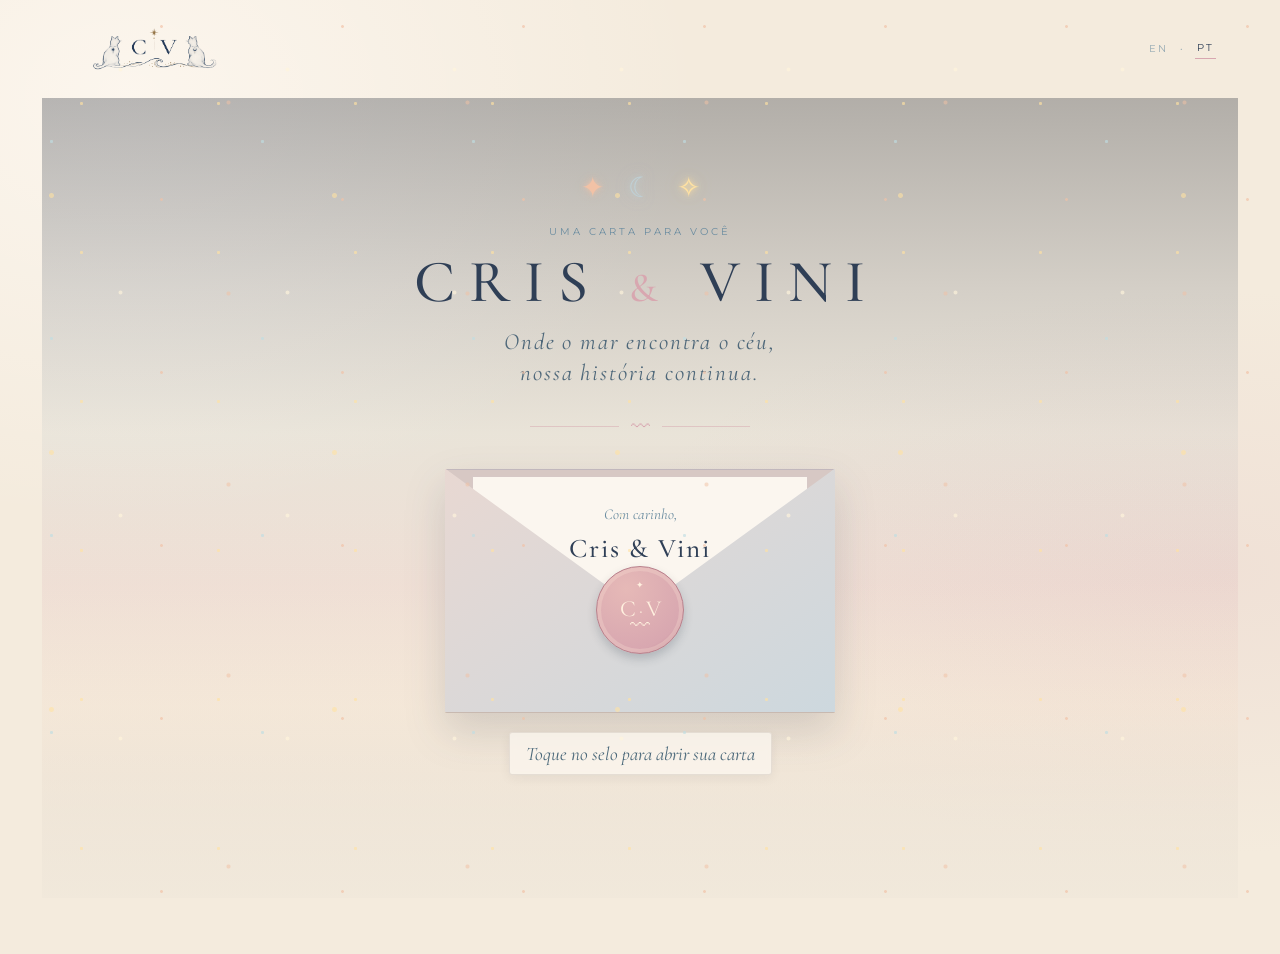
==== commit 15864784: "Add wedding thank-you pages and update RSVP" ====
--- a/index.html
+++ b/index.html
@@ -140,10 +140,10 @@
 
         <h2>24 de abril de 2027</h2>
 
-        <p class="place">Nordeste, Brasil</p>
+        <p class="place">Cana Brava Resort · Ilhéus, Bahia</p>
 
         <p class="note">
-          Salvador ou Ilhéus — destino a confirmar.
+          Nossa celebração: de 22 a 25 de abril de 2027.
         </p>
 
         <p class="tagline">
@@ -157,9 +157,7 @@
         <h2>Uma história feita de aventuras</h2>
 
         <p class="story-intro">
-          De cafés de jogos a novos horizontes, dos pequenos
-          momentos às aventuras inesquecíveis, a vida ao seu lado
-          sempre foi uma bela jornada.
+          De jogos a novos horizontes e viagens, dos pequenos momentos às aventuras inesquecíveis, a vida ao seu lado sempre foi uma bela jornada.
         </p>
 
         <div class="story-photo">
@@ -175,124 +173,194 @@
         </p>
       </section>
 
-      <!-- Destination wedding information -->
-      <section class="plan">
-        <h2>O plano, por enquanto</h2>
-
-        <div class="plan-item">
-          <div class="plan-icon" aria-hidden="true">✧</div>
-
-          <div>
-            <h3>QUATRO DIAS INESQUECÍVEIS</h3>
-
-            <p>
-              Nosso sonho é passar quatro dias inesquecíveis juntos
-              em um resort, celebrando nosso casamento, compartilhando
-              momentos especiais e criando memórias que vão muito
-              além do grande dia.
+              <!-- Nossa pequena família: Kai & Yuki -->
+        <section class="memory-album" id="our-little-family">
+          <div class="album-heading">
+            <p class="eyebrow">NOSSA PEQUENA FAMÍLIA</p>
+            <h2>Kai <span>&</span> Yuki</h2>
+            <div class="album-divider" aria-hidden="true">✧ 〜 ✧</div>
+            <p class="album-intro">
+              Dois exploradores curiosos, companheiros profissionais de soneca
+              e os verdadeiros donos da nossa casa. Eles estão ao nosso lado
+              em cada aventura e, claro, sempre farão parte desta história.
             </p>
           </div>
-        </div>
-
-        <div class="plan-item">
-          <div class="plan-icon" aria-hidden="true">⌖</div>
-
-          <div>
-            <h3>SOBRE O DESTINO</h3>
-
-            <p>
-              Estamos planejando um casamento-destino no Nordeste
-              do Brasil, provavelmente em Salvador ou Ilhéus.
-              Ainda estamos definindo o local e compartilharemos
-              os detalhes assim que estiverem confirmados.
-            </p>
+
+          <div class="memory-grid">
+
+            <!-- 1. Manter a foto e a legenda -->
+            <figure class="memory-card">
+              <img
+                src="../assets/photos/kai-yuki-mural/1000070218.jpg"
+                alt="Um momento carinhoso com Kai ou Yuki"
+                loading="lazy"
+              >
+              <figcaption>Uma pose para guardar.</figcaption>
+            </figure>
+
+            <!-- 2. Foto 9: nossa nova família -->
+            <figure class="memory-card">
+              <img
+                src="../assets/photos/kai-yuki-mural/1000136559.jpg"
+                alt="Cris, Vini e os gatinhos quando eram pequenos"
+                loading="lazy"
+              >
+              <figcaption>Nossa nova família.</figcaption>
+            </figure>
+
+            <!-- 3. Foto 4: momento de soneca -->
+            <figure class="memory-card">
+              <img
+                src="../assets/photos/kai-yuki-mural/1000084874.jpg"
+                alt="Vini descansando com um dos gatos"
+                loading="lazy"
+              >
+              <figcaption>Os melhores parceiros de soneca.</figcaption>
+            </figure>
+
+            <!-- 4. Foto 3: manter a legenda correspondente -->
+            <figure class="memory-card">
+              <img
+                src="../assets/photos/kai-yuki-mural/1000080835.jpg"
+                alt="Vini e os gatos compartilhando um momento tranquilo"
+                loading="lazy"
+              >
+              <figcaption>Meu raio de sol nos dias corridos.</figcaption>
+            </figure>
+
+            <!-- 5. Foto 8: manter a legenda -->
+            <figure class="memory-card">
+              <img
+                src="../assets/photos/kai-yuki-mural/1000131351.jpg"
+                alt="Kai e Yuki explorando juntos a parede para gatos"
+                loading="lazy"
+              >
+              <figcaption>Sempre curiosos.</figcaption>
+            </figure>
+
+            <!-- 6. Manter a foto e a legenda -->
+            <figure class="memory-card">
+              <img
+                src="../assets/photos/kai-yuki-mural/1000103907.jpg"
+                alt="Cris abraçando um dos gatos"
+                loading="lazy"
+              >
+              <figcaption>Sempre explorando o que vem pela frente.</figcaption>
+            </figure>
+
+            <!-- 7. Foto 10: manter a legenda -->
+ <!-- 7. Manter a foto 1000153465.jpg -->
+            <figure class="memory-card">
+              <img
+                src="../assets/photos/kai-yuki-mural/1000153465.jpg"
+                alt="Um dos gatos brincando no túnel verde"
+                loading="lazy"
+              >
+              <figcaption>Pequenos aventureiros.</figcaption>
+            </figure>
+
+           <!-- 8. Foto 1000158610.jpg -->
+            <figure class="memory-card">
+              <img
+                src="../assets/photos/kai-yuki-mural/1000158610.jpg"
+                alt="Kai e Yuki em um momento fofo"
+                loading="lazy"
+              >
+              <figcaption>Bebês mais fofos.</figcaption>
+            </figure>
+
+            <!-- 9. Foto 12 -->
+              <!-- 9. Foto 20261014_115919 -->
+              <figure class="memory-card">
+                <img
+                  src="../assets/photos/kai-yuki-mural/20261014_115919.jpg"
+                  alt="Kai e Yuki prontos para mais uma aventura"
+                  loading="lazy"
+                >
+                <figcaption>Prontos para a próxima aventura.</figcaption>
+              </figure>
           </div>
-        </div>
-
-        <div class="plan-item">
-          <div class="plan-icon" aria-hidden="true">⌂</div>
-
-          <div>
-            <h3>HOSPEDAGEM NO RESORT</h3>
-
-            <p>
-              Adoraríamos que você participasse da experiência
-              completa, mas ficar hospedado no resort será opcional.
-              Se preferir se hospedar em outro lugar e participar
-              do casamento, também será possível.
-            </p>
+
+          <p class="album-signoff">
+            KAI · YUKI <span aria-hidden="true">♡</span>
+          </p>
+        </section>
+      <!-- Destination wedding information -->
+      
+        <section class="plan">
+          <h2>O plano, por enquanto</h2>
+
+          <div class="plan-item">
+            <div class="plan-icon">✧</div>
+            <div>
+              <h3>QUATRO DIAS PARA CELEBRAR</h3>
+              <p>
+                Nosso sonho é compartilhar com vocês alguns dias especiais no litoral
+                da Bahia, celebrando nosso casamento, aproveitando momentos juntos
+                e criando memórias que vão muito além do grande dia.
+              </p>
+            </div>
           </div>
-        </div>
-
-        <div class="plan-item">
-          <div class="plan-icon" aria-hidden="true">♧</div>
-
-          <div>
-            <h3>VIAGEM E HOSPEDAGEM</h3>
-
-            <p class="cost-note">
-              Por ser um casamento-destino, cada convidado será
-              responsável pelos próprios custos de transporte e
-              hospedagem. Sabemos que é um compromisso importante
-              e entendemos perfeitamente que nem todos poderão
-              participar. Não queremos que ninguém se sinta
-              pressionado.
-            </p>
+
+          <div class="plan-item">
+            <div class="plan-icon">⌖</div>
+            <div>
+              <h3>O DESTINO</h3>
+              <p>
+                Nossa celebração será no Cana Brava Resort, em Ilhéus, Bahia,
+                de 22 a 25 de abril de 2027. A cerimônia de casamento acontecerá
+                no dia 24 de abril.
+              </p>
+            </div>
           </div>
-        </div>
-      </section>
+
+          <div class="plan-item">
+            <div class="plan-icon">⌂</div>
+            <div>
+              <h3>HOSPEDAGEM</h3>
+              <p>
+                Adoraríamos que vocês aproveitassem essa experiência conosco,
+                mas ficar hospedado no resort será opcional. Quem preferir poderá
+                se hospedar em outro lugar e participar da celebração.
+              </p>
+            </div>
+          </div>
+
+          <div class="plan-item">
+            <div class="plan-icon">♧</div>
+            <div>
+              <h3>VIAGEM E PLANEJAMENTO</h3>
+              <p class="cost-note">
+                Sabemos que um casamento-destino envolve planejamento e custos
+                com transporte e hospedagem. Entendemos perfeitamente que nem
+                todos poderão participar, e não queremos que ninguém se sinta
+                pressionado.
+              </p>
+              <p>
+                Para ajudar vocês a organizar a viagem, reuniremos informações
+                práticas sobre como chegar, onde ficar e outros detalhes úteis
+                em nosso guia de viagem.
+              </p>
+              <p>
+                <a class="travel-link" href="guia-viagem.html">
+                  Consulte nosso guia de viagem →
+                </a>
+              </p>
+            </div>
+          </div>
+        </section>
+        
 
       <!-- Kai and Yuki -->
-      <div class="cats">
-        <svg
-          viewBox="0 0 260 62"
-          role="img"
-          aria-label="Kai e Yuki, nossos gatos"
-        >
-          <g
-            fill="none"
-            stroke="currentColor"
-            stroke-width="1.5"
-            stroke-linecap="round"
-            stroke-linejoin="round"
-          >
-            <path
-              d="M25 47 L22 22 L31 30 L42 30 L50 22 L48 47
-              Q38 55 25 47Z M27 36 Q36 40 46 36
-              M31 41h1 M41 41h1 M35 46q3 3 6 0"
-            />
-
-            <path
-              d="M210 47 L207 22 L216 30 L227 30 L235 22 L233 47
-              Q223 55 210 47Z M212 36 Q221 40 231 36
-              M216 41h1 M226 41h1 M220 46q3 3 6 0"
-            />
-
-            <path
-              d="M57 49 C85 44 103 54 130 48
-              S173 45 199 49 M118 49q11-10 20 0q-8 8-15 3"
-            />
-          </g>
-
-          <text
-            x="38"
-            y="61"
-            text-anchor="middle"
-            font-size="7"
-            letter-spacing="1.5"
-            fill="currentColor"
-          >KAI</text>
-
-          <text
-            x="222"
-            y="61"
-            text-anchor="middle"
-            font-size="7"
-            letter-spacing="1.5"
-            fill="currentColor"
-          >YUKI</text>
-        </svg>
-      </div>
+
+<div class="cats">
+  <img
+    src="./assets/photos/wedding-monogram.png"
+    alt="Monograma de Cris e Vini com Kai e Yuki"
+    class="cats-monogram"
+  />
+</div>
+
 
       <!-- Initial guest response form -->
       <section class="reply">
@@ -318,6 +386,7 @@
             required
             maxlength="120"
           >
+
 
           <label for="email">
             E-mail <span class="required">*</span>
@@ -331,6 +400,20 @@
             required
             maxlength="200"
           >
+
+          <label for="phone">
+            Telefone para contato
+          </label>
+
+          <input
+            id="phone"
+            name="phone"
+            type="tel"
+            autocomplete="tel"
+            placeholder="Ex.: +31 6 12345678"
+            maxlength="30"
+          >
+
 
           <label for="attendance">
             Você acha que poderá ir?
--- a/assets/styles.css
+++ b/assets/styles.css
@@ -1,6 +1,6 @@
 
 @import url('https://fonts.googleapis.com/css2?family=Cormorant+Garamond:ital,wght@0,400;0,500;0,600;1,400;1,500;1,600&family=Montserrat:wght@400;500;600&display=swap');
-:root{--cream:#F4EBDD;--paper:#FBF6EF;--ink:#2F3F56;--blue:#6A8CA0;--rose:#D8A7B0;--peach:#F2C2A6;--mist:#BFD0D6;--gold:#BDA16C;--line:#D8CFC7;--muted:#7E8790}*{box-sizing:border-box}[hidden]{display:none!important}html{scroll-behavior:smooth}body{margin:0;background:var(--cream);color:var(--ink);font-family:'Cormorant Garamond',Georgia,serif;font-size:19px;line-height:1.65;background-image:radial-gradient(ellipse at 10% 10%,#fffaf4b8,transparent 35%),radial-gradient(ellipse at 95% 60%,#d8a7b026,transparent 35%)}a{color:inherit}button,input,select,textarea{font:inherit}.site{width:min(100%,900px);margin:auto;padding:18px 22px 56px}.topbar{display:flex;justify-content:space-between;align-items:center;font:10px Montserrat,sans-serif;letter-spacing:2px;color:var(--blue);min-height:30px}.monogram-mini{font-size:12px;letter-spacing:4px;color:var(--ink)}.languages{display:flex;gap:10px;align-items:center}.languages a{text-decoration:none;padding:4px 2px;opacity:.68}.languages a[aria-current=page]{opacity:1;color:var(--ink);border-bottom:1px solid var(--rose)}.hero{position:relative;min-height:calc(100svh - 80px);display:flex;flex-direction:column;align-items:center;justify-content:center;text-align:center;padding:26px 0 42px;isolation:isolate}.hero:before{content:"";position:absolute;z-index:-1;inset:20px -22px 0;background:linear-gradient(180deg,rgba(26,34,48,.30) 0%,rgba(47,63,86,.16) 24%,rgba(106,140,160,.08) 42%,rgba(216,167,176,.18) 61%,rgba(242,194,166,.12) 76%,rgba(47,63,86,.08) 100%),url('https://images.unsplash.com/photo-1500375592092-40eb2168fd21?auto=format&fit=crop&w=1800&q=85') center 48%/cover;opacity:1}.hero:after{content:"";position:absolute;z-index:-1;inset:20px -22px 0;background:linear-gradient(180deg,rgba(244,235,221,0) 0%,rgba(244,235,221,.02) 60%,rgba(244,235,221,.35) 84%,rgba(244,235,221,.82) 100%)}.stars{display:flex;align-items:center;justify-content:center;gap:20px;color:var(--peach);font-size:22px;letter-spacing:0;margin:0 0 10px;text-shadow:0 0 12px rgba(242,194,166,.55)}.sparkle{display:inline-block;transform-origin:center;animation:starTwinkle 3.8s ease-in-out infinite}.sparkle-moon{color:var(--mist);animation-delay:1.1s}.sparkle-two{color:var(--rose);animation-delay:2s}@keyframes starTwinkle{0%,100%{opacity:.65;transform:scale(.82) rotate(0deg);filter:drop-shadow(0 0 1px rgba(242,194,166,.15))}50%{opacity:1;transform:scale(1.18) rotate(12deg);filter:drop-shadow(0 0 7px rgba(242,194,166,.65))}}.eyebrow{font:10px Montserrat,sans-serif;letter-spacing:3px;color:var(--blue);margin:0 0 10px}.brand{font-size:clamp(34px,7vw,60px);letter-spacing:.23em;font-weight:500;margin:0;padding-left:.23em;line-height:1.15}.brand .amp{color:var(--rose);font-size:.68em}.tagline{font-size:clamp(17px,4vw,23px);font-style:italic;letter-spacing:.08em;color:#4f687a;line-height:1.35;margin:10px 0}.horizon{display:flex;align-items:center;gap:12px;color:var(--rose);width:min(220px,70%);margin:12px auto 18px}.horizon:before,.horizon:after{content:"";height:1px;background:#d8a7b080;flex:1}.envelope{position:relative;width:min(100%,390px);height:244px;margin:8px auto 15px;filter:drop-shadow(0 18px 20px #25364328);perspective:1000px}.env-back{position:absolute;inset:0;background:#d7c8c4;border:1px solid #c1b7bc;border-radius:2px}.env-back:before{content:"";position:absolute;inset:0;background:linear-gradient(135deg,#e8d7d2,#d2dbe0);clip-path:polygon(0 0,50% 62%,100% 0,100% 100%,0 100%)}.peek-letter{position:absolute;left:7%;right:7%;top:3%;height:87%;background:var(--paper);border:1px solid #d6c8c6;display:flex;align-items:center;justify-content:flex-start;padding-top:25px;flex-direction:column;transition:transform .8s ease;z-index:1}.peek-letter .tiny{font-style:italic;color:var(--blue);font-size:15px}.peek-letter strong{font-size:27px;font-weight:500;letter-spacing:2px}.env-front{position:absolute;inset:0;z-index:2;background:linear-gradient(145deg,#e8d8d2,#cdd8de);clip-path:polygon(0 100%,0 0,50% 58%,100% 0,100% 100%);border-bottom:1px solid #cfbba5}.seal{position:absolute;z-index:3;left:50%;top:58%;transform:translate(-50%,-50%);width:88px;height:88px;border-radius:50%;border:1px solid #b9818c;background:radial-gradient(circle at 34% 25%,#e6b9b7,#d8a7b0 72%,#b9818c);box-shadow:inset 0 0 0 4px #f9e5d544,0 5px 10px #75625a40;color:#fff0df;display:flex;justify-content:center;align-items:center;gap:3px;cursor:pointer;transition:transform .25s,opacity .35s}.seal:hover{transform:translate(-50%,-50%) scale(1.05)}.seal span{font-size:23px}.seal b{position:absolute;top:12px;font-size:9px;font-weight:400}.seal small{position:absolute;bottom:10px;font-size:20px}.open-prompt{font-style:italic;color:#5d7787;margin:4px 0 20px}.hero-foot{font:9px Montserrat,sans-serif;letter-spacing:2px;color:#6f7472;margin:0}.hero.opened .peek-letter{transform:translateY(-78px)}.hero.opened .seal{opacity:0;pointer-events:none}.hero.opened .env-front{opacity:.2;transition:opacity .4s}.letter{max-width:720px;margin:0 auto;background:var(--paper);border:1px solid #e6d9c9;padding:clamp(24px,6vw,62px);box-shadow:var(--shadow);position:relative}.letter:before{content:"";position:absolute;inset:8px;border:1px solid #eee4d7;pointer-events:none}.letter-topline{display:flex;justify-content:space-between;gap:12px;font:9px Montserrat,sans-serif;letter-spacing:2px;color:var(--blue);position:relative}.rule{height:32px;border-bottom:1px solid var(--line);display:flex;justify-content:center;margin:8px 0 28px}.rule span{background:var(--paper);padding:0 12px;transform:translateY(17px);color:var(--rose);font-size:21px}.letter p{position:relative}.salutation{font-size:25px;font-style:italic}.announcement{text-align:center;font-size:clamp(31px,6vw,46px);font-style:italic;color:var(--ink);line-height:1.2;margin:25px 0}.portrait-frame{max-width:450px;margin:25px auto 34px;padding:8px;background:#fffdf7;border:1px solid var(--line);box-shadow:0 8px 24px #3d48501a;transform:rotate(-.5deg)}.portrait-frame img{display:block;width:100%;max-height:600px;object-fit:cover;object-position:center 46%}.photo-caption{text-align:center;font-style:italic;color:var(--blue);font-size:15px;margin:10px 0 0}.date-panel{text-align:center;padding:26px 12px;margin:30px 0;border-top:1px solid var(--line);border-bottom:1px solid var(--line);position:relative}.date-panel h2{font-weight:500;letter-spacing:.08em;font-size:clamp(35px,7vw,50px);margin:4px 0;line-height:1.2}.date-panel .place{font-size:22px;margin:2px 0}.date-panel .note{font-style:italic;color:var(--muted);font-size:17px;margin:0 0 16px}.story{margin:28px 0 34px}.story h2,.reply h2{font-size:clamp(28px,5vw,37px);font-weight:500;text-align:center;margin:0 0 10px}.story-intro{text-align:center;max-width:510px;margin:0 auto 18px;font-style:italic;color:#586d7b}.story-photo{padding:7px;background:#fffdf7;border:1px solid var(--line);box-shadow:0 8px 24px #3d48501a;transform:rotate(.4deg);margin:22px auto;max-width:560px}.story-photo img{display:block;width:100%;height:auto;max-height:350px;object-fit:cover}.story-caption{text-align:center;font-style:italic;color:var(--blue);margin:0}.plan{border-top:1px solid var(--line);padding-top:26px;margin-top:34px}.plan h2{text-align:center;font-size:clamp(28px,5vw,36px);font-weight:500;margin:0 0 22px}.plan-item{display:grid;grid-template-columns:42px 1fr;gap:16px;padding:12px 0 18px;border-bottom:1px solid #e9dece}.plan-item:last-child{border-bottom:0}.plan-icon{font-size:24px;color:var(--blue);padding-top:2px;text-align:center}.plan-item h3{font:10px Montserrat,sans-serif;letter-spacing:2px;margin:0 0 6px;color:var(--ink)}.plan-item p{font-size:17px;line-height:1.5;margin:0;color:#5c6264}.cost-note{font-weight:600;color:var(--ink)!important}.cats{max-width:280px;margin:14px auto 28px;color:#526a79}.cats svg{width:100%;height:auto}.reply{padding:clamp(20px,4vw,38px);margin-top:34px;background:#f4eef0;border:1px solid var(--line);position:relative}.reply .eyebrow{text-align:center}.reply>p{font-size:17px;text-align:center;color:#686b6a;margin:0 auto 20px;max-width:520px}.reply form{display:flex;flex-direction:column;gap:7px}.reply label{font-size:16px}.reply label .required{color:var(--rose)}.reply input:not([type=checkbox]),.reply select,.reply textarea{width:100%;padding:11px 12px;border:1px solid #d7c8b7;border-radius:2px;background:#fffaf3;color:var(--ink);outline-color:var(--blue);margin-bottom:8px}.reply textarea{resize:vertical}.privacy-check{display:flex;gap:9px;align-items:flex-start;font-size:13px!important;line-height:1.4;margin:4px 0 10px}.privacy-check input{margin-top:5px;accent-color:var(--ink)}.privacy-check span{color:#666}.submit{background:var(--ink);border:0;color:#fff7eb;padding:14px 18px;cursor:pointer;letter-spacing:.08em;font:10px Montserrat,sans-serif;text-transform:uppercase}.submit:hover{background:#3a566a}.submit:disabled{opacity:.6;cursor:wait}.status{font-size:15px!important;margin:9px 0 0!important;color:#2c6655!important}.status.error{color:#9a3939!important}.privacy-note{text-align:center;font:9px Montserrat,sans-serif;color:#777;margin:13px 0 0}.footer{text-align:center;padding:32px 0 4px;font:9px Montserrat,sans-serif;letter-spacing:2px;color:var(--blue)}.footer .tagline{font-size:17px;margin:10px 0 0}.thank-you{text-align:center;margin:34px -8px 0;padding:30px 10px;background:linear-gradient(180deg,#f4d2bc,#f0c4b1 40%,#d5dce0);border:1px solid #e2d1bf}.thank-you .script{font-size:36px;font-style:italic;color:var(--ink);margin:0}.thank-you p{font-size:16px;margin:0}.sr-only{position:absolute;width:1px;height:1px;padding:0;margin:-1px;overflow:hidden;clip:rect(0,0,0,0);white-space:nowrap;border:0}@media(max-width:540px){.site{padding:12px 13px 35px}.hero:before,.hero:after{left:-13px;right:-13px}.hero{min-height:calc(100svh - 60px)}.envelope{height:220px}.letter{padding:27px 20px}.letter:before{inset:5px}.letter-topline{font-size:8px;letter-spacing:1px}.hero-foot{font-size:8px;letter-spacing:1px}.letter p{font-size:18px}.plan-item{grid-template-columns:30px 1fr;gap:10px}.plan-item p{font-size:16px}.portrait-frame img{max-height:520px}.story-photo img{max-height:260px}}@media(prefers-reduced-motion:reduce){*,*:before,*:after{scroll-behavior:auto!important;transition:none!important}}
+:root{--cream:#F4EBDD;--paper:#FBF6EF;--ink:#2F3F56;--blue:#6A8CA0;--rose:#D8A7B0;--peach:#F2C2A6;--mist:#BFD0D6;--gold:#BDA16C;--line:#D8CFC7;--muted:#7E8790}*{box-sizing:border-box}[hidden]{display:none!important}html{scroll-behavior:smooth}body{margin:0;background:var(--cream);color:var(--ink);font-family:'Cormorant Garamond',Georgia,serif;font-size:19px;line-height:1.65;background-image:radial-gradient(ellipse at 10% 10%,#fffaf4b8,transparent 35%),radial-gradient(ellipse at 95% 60%,#d8a7b026,transparent 35%)}a{color:inherit}button,input,select,textarea{font:inherit}.site{width:min(100%,1440px);margin:auto;padding:18px clamp(22px,5vw,72px) 56px}.topbar{display:flex;justify-content:space-between;align-items:center;font:10px Montserrat,sans-serif;letter-spacing:2px;color:var(--blue);min-height:30px}.monogram-mini{font-size:12px;letter-spacing:4px;color:var(--ink)}.languages{display:flex;gap:10px;align-items:center}.languages a{text-decoration:none;padding:4px 2px;opacity:.68}.languages a[aria-current=page]{opacity:1;color:var(--ink);border-bottom:1px solid var(--rose)}.hero{position:relative;min-height:calc(100svh - 80px);display:flex;flex-direction:column;align-items:center;justify-content:center;text-align:center;padding:26px 0 42px;isolation:isolate}.hero:before{content:"";position:absolute;z-index:-1;inset:20px -22px 0;background:linear-gradient(180deg,rgba(26,34,48,.30) 0%,rgba(47,63,86,.16) 24%,rgba(106,140,160,.08) 42%,rgba(216,167,176,.18) 61%,rgba(242,194,166,.12) 76%,rgba(47,63,86,.08) 100%),url('https://images.unsplash.com/photo-1500375592092-40eb2168fd21?auto=format&fit=crop&w=1800&q=85') center 48%/cover;opacity:1}.hero:after{content:"";position:absolute;z-index:-1;inset:20px -22px 0;background:linear-gradient(180deg,rgba(244,235,221,0) 0%,rgba(244,235,221,.02) 60%,rgba(244,235,221,.35) 84%,rgba(244,235,221,.82) 100%)}.stars{display:flex;align-items:center;justify-content:center;gap:20px;color:var(--peach);font-size:22px;letter-spacing:0;margin:0 0 10px;text-shadow:0 0 12px rgba(242,194,166,.55)}.sparkle{display:inline-block;transform-origin:center;animation:starTwinkle 3.8s ease-in-out infinite}.sparkle-moon{color:var(--mist);animation-delay:1.1s}.sparkle-two{color:var(--rose);animation-delay:2s}@keyframes starTwinkle{0%,100%{opacity:.65;transform:scale(.82) rotate(0deg);filter:drop-shadow(0 0 1px rgba(242,194,166,.15))}50%{opacity:1;transform:scale(1.18) rotate(12deg);filter:drop-shadow(0 0 7px rgba(242,194,166,.65))}}.eyebrow{font:10px Montserrat,sans-serif;letter-spacing:3px;color:var(--blue);margin:0 0 10px}.brand{font-size:clamp(34px,7vw,60px);letter-spacing:.23em;font-weight:500;margin:0;padding-left:.23em;line-height:1.15}.brand .amp{color:var(--rose);font-size:.68em}.tagline{font-size:clamp(17px,4vw,23px);font-style:italic;letter-spacing:.08em;color:#4f687a;line-height:1.35;margin:10px 0}.horizon{display:flex;align-items:center;gap:12px;color:var(--rose);width:min(220px,70%);margin:12px auto 18px}.horizon:before,.horizon:after{content:"";height:1px;background:#d8a7b080;flex:1}.envelope{position:relative;width:min(100%,390px);height:244px;margin:8px auto 15px;filter:drop-shadow(0 18px 20px #25364328);perspective:1000px}.env-back{position:absolute;inset:0;background:#d7c8c4;border:1px solid #c1b7bc;border-radius:2px}.env-back:before{content:"";position:absolute;inset:0;background:linear-gradient(135deg,#e8d7d2,#d2dbe0);clip-path:polygon(0 0,50% 62%,100% 0,100% 100%,0 100%)}.peek-letter{position:absolute;left:7%;right:7%;top:3%;height:87%;background:var(--paper);border:1px solid #d6c8c6;display:flex;align-items:center;justify-content:flex-start;padding-top:25px;flex-direction:column;transition:transform .8s ease;z-index:1}.peek-letter .tiny{font-style:italic;color:var(--blue);font-size:15px}.peek-letter strong{font-size:27px;font-weight:500;letter-spacing:2px}.env-front{position:absolute;inset:0;z-index:2;background:linear-gradient(145deg,#e8d8d2,#cdd8de);clip-path:polygon(0 100%,0 0,50% 58%,100% 0,100% 100%);border-bottom:1px solid #cfbba5}.seal{position:absolute;z-index:3;left:50%;top:58%;transform:translate(-50%,-50%);width:88px;height:88px;border-radius:50%;border:1px solid #b9818c;background:radial-gradient(circle at 34% 25%,#e6b9b7,#d8a7b0 72%,#b9818c);box-shadow:inset 0 0 0 4px #f9e5d544,0 5px 10px #75625a40;color:#fff0df;display:flex;justify-content:center;align-items:center;gap:3px;cursor:pointer;transition:transform .25s,opacity .35s}.seal:hover{transform:translate(-50%,-50%) scale(1.05)}.seal span{font-size:23px}.seal b{position:absolute;top:12px;font-size:9px;font-weight:400}.seal small{position:absolute;bottom:10px;font-size:20px}.open-prompt{font-style:italic;color:#5d7787;margin:4px 0 20px}.hero-foot{font:9px Montserrat,sans-serif;letter-spacing:2px;color:#6f7472;margin:0}.hero.opened .peek-letter{transform:translateY(-78px)}.hero.opened .seal{opacity:0;pointer-events:none}.hero.opened .env-front{opacity:.2;transition:opacity .4s}.letter{max-width:1000px;margin:0 auto;background:var(--paper);border:1px solid #e6d9c9;padding:clamp(24px,6vw,62px);box-shadow:var(--shadow);position:relative}.letter:before{content:"";position:absolute;inset:8px;border:1px solid #eee4d7;pointer-events:none}.letter-topline{display:flex;justify-content:space-between;gap:12px;font:9px Montserrat,sans-serif;letter-spacing:2px;color:var(--blue);position:relative}.rule{height:32px;border-bottom:1px solid var(--line);display:flex;justify-content:center;margin:8px 0 28px}.rule span{background:var(--paper);padding:0 12px;transform:translateY(17px);color:var(--rose);font-size:21px}.letter p{position:relative}.salutation{font-size:25px;font-style:italic}.announcement{text-align:center;font-size:clamp(31px,6vw,46px);font-style:italic;color:var(--ink);line-height:1.2;margin:25px 0}.portrait-frame{max-width:450px;margin:25px auto 34px;padding:8px;background:#fffdf7;border:1px solid var(--line);box-shadow:0 8px 24px #3d48501a;transform:rotate(-.5deg)}.portrait-frame img{display:block;width:100%;max-height:600px;object-fit:cover;object-position:center 46%}.photo-caption{text-align:center;font-style:italic;color:var(--blue);font-size:15px;margin:10px 0 0}.date-panel{text-align:center;padding:26px 12px;margin:30px 0;border-top:1px solid var(--line);border-bottom:1px solid var(--line);position:relative}.date-panel h2{font-weight:500;letter-spacing:.08em;font-size:clamp(35px,7vw,50px);margin:4px 0;line-height:1.2}.date-panel .place{font-size:22px;margin:2px 0}.date-panel .note{font-style:italic;color:var(--muted);font-size:17px;margin:0 0 16px}.story{margin:28px 0 34px}.story h2,.reply h2{font-size:clamp(28px,5vw,37px);font-weight:500;text-align:center;margin:0 0 10px}.story-intro{text-align:center;max-width:510px;margin:0 auto 18px;font-style:italic;color:#586d7b}.story-photo{padding:7px;background:#fffdf7;border:1px solid var(--line);box-shadow:0 8px 24px #3d48501a;transform:rotate(.4deg);margin:22px auto;max-width:560px}.story-photo img{display:block;width:100%;height:auto;max-height:350px;object-fit:cover}.story-caption{text-align:center;font-style:italic;color:var(--blue);margin:0}.plan{border-top:1px solid var(--line);padding-top:26px;margin-top:34px}.plan h2{text-align:center;font-size:clamp(28px,5vw,36px);font-weight:500;margin:0 0 22px}.plan-item{display:grid;grid-template-columns:42px 1fr;gap:16px;padding:12px 0 18px;border-bottom:1px solid #e9dece}.plan-item:last-child{border-bottom:0}.plan-icon{font-size:24px;color:var(--blue);padding-top:2px;text-align:center}.plan-item h3{font:10px Montserrat,sans-serif;letter-spacing:2px;margin:0 0 6px;color:var(--ink)}.plan-item p{font-size:17px;line-height:1.5;margin:0;color:#5c6264}.cost-note{font-weight:600;color:var(--ink)!important}.cats{max-width:280px;margin:14px auto 28px;color:#526a79}.cats svg{width:100%;height:auto}.reply{padding:clamp(20px,4vw,38px);margin-top:34px;background:#f4eef0;border:1px solid var(--line);position:relative}.reply .eyebrow{text-align:center}.reply>p{font-size:17px;text-align:center;color:#686b6a;margin:0 auto 20px;max-width:520px}.reply form{display:flex;flex-direction:column;gap:7px}.reply label{font-size:16px}.reply label .required{color:var(--rose)}.reply input:not([type=checkbox]),.reply select,.reply textarea{width:100%;padding:11px 12px;border:1px solid #d7c8b7;border-radius:2px;background:#fffaf3;color:var(--ink);outline-color:var(--blue);margin-bottom:8px}.reply textarea{resize:vertical}.privacy-check{display:flex;gap:9px;align-items:flex-start;font-size:13px!important;line-height:1.4;margin:4px 0 10px}.privacy-check input{margin-top:5px;accent-color:var(--ink)}.privacy-check span{color:#666}.submit{background:var(--ink);border:0;color:#fff7eb;padding:14px 18px;cursor:pointer;letter-spacing:.08em;font:10px Montserrat,sans-serif;text-transform:uppercase}.submit:hover{background:#3a566a}.submit:disabled{opacity:.6;cursor:wait}.status{font-size:15px!important;margin:9px 0 0!important;color:#2c6655!important}.status.error{color:#9a3939!important}.privacy-note{text-align:center;font:9px Montserrat,sans-serif;color:#777;margin:13px 0 0}.footer{text-align:center;padding:32px 0 4px;font:9px Montserrat,sans-serif;letter-spacing:2px;color:var(--blue)}.footer .tagline{font-size:17px;margin:10px 0 0}.thank-you{text-align:center;margin:34px -8px 0;padding:30px 10px;background:linear-gradient(180deg,#f4d2bc,#f0c4b1 40%,#d5dce0);border:1px solid #e2d1bf}.thank-you .script{font-size:36px;font-style:italic;color:var(--ink);margin:0}.thank-you p{font-size:16px;margin:0}.sr-only{position:absolute;width:1px;height:1px;padding:0;margin:-1px;overflow:hidden;clip:rect(0,0,0,0);white-space:nowrap;border:0}@media(max-width:540px){.site{padding:12px 13px 35px}.hero:before,.hero:after{left:-13px;right:-13px}.hero{min-height:calc(100svh - 60px)}.envelope{height:220px}.letter{padding:27px 20px}.letter:before{inset:5px}.letter-topline{font-size:8px;letter-spacing:1px}.hero-foot{font-size:8px;letter-spacing:1px}.letter p{font-size:18px}.plan-item{grid-template-columns:30px 1fr;gap:10px}.plan-item p{font-size:16px}.portrait-frame img{max-height:520px}.story-photo img{max-height:260px}}@media(prefers-reduced-motion:reduce){*,*:before,*:after{scroll-behavior:auto!important;transition:none!important}}
 
 @media(prefers-reduced-motion:reduce){.sparkle{animation:none!important}}
 
@@ -227,3 +227,160 @@
     filter: none;
   }
 }
+
+/* Approved Kai and Yuki monogram */
+.cats-monogram {
+  display: block;
+  width: min(100%, 340px);
+  height: auto;
+  margin: 0 auto;
+  object-fit: contain;
+}
+/* Fix: keep the memory album inside the page */
+.memory-album {
+  width: 100%;
+  max-width: 1100px;
+  margin: 48px auto;
+  padding: 0 12px;
+  box-sizing: border-box;
+}
+
+.album-heading {
+  text-align: center;
+  max-width: 760px;
+  margin: 0 auto 32px;
+}
+
+.memory-grid {
+  display: grid;
+  grid-template-columns: repeat(3, minmax(0, 1fr));
+  gap: 24px;
+  width: 100%;
+  max-width: 100%;
+}
+
+.memory-card {
+  min-width: 0;
+  width: 100%;
+  margin: 0;
+  padding: 10px;
+  box-sizing: border-box;
+  background: #fffaf1;
+  border: 1px solid #e4d7c5;
+  box-shadow: 0 5px 16px rgba(47, 63, 86, 0.08);
+}
+
+.memory-card img {
+  display: block;
+  width: 100%;
+  max-width: 100%;
+  height: auto;
+  object-fit: contain;
+}
+
+.memory-card figcaption {
+  padding: 10px 2px 3px;
+  text-align: center;
+  font-size: 16px;
+  font-style: italic;
+  line-height: 1.35;
+  color: var(--blue);
+}
+
+.album-signoff {
+  text-align: center;
+  margin: 32px auto 0;
+  letter-spacing: 3px;
+  color: var(--blue);
+}
+
+@media (max-width: 700px) {
+  .memory-grid {
+    grid-template-columns: repeat(2, minmax(0, 1fr));
+    gap: 14px;
+  }
+
+  .memory-card {
+    padding: 7px;
+  }
+
+  .memory-card figcaption {
+    font-size: 14px;
+  }
+}
+
+@media (max-width: 420px) {
+  .memory-grid {
+    grid-template-columns: 1fr;
+    max-width: 300px;
+    margin: 0 auto;
+  }
+}
+
+/* Memory album: frames follow each photo's proportions */
+
+.memory-grid {
+  align-items: start;
+}
+
+.memory-card {
+  align-self: start;
+  width: fit-content;
+  max-width: 100%;
+  min-width: 0;
+  padding: 9px;
+  box-sizing: border-box;
+  display: flex;
+  flex-direction: column;
+  justify-self: center;
+}
+
+.memory-card img {
+  display: block;
+  width: auto;
+  height: auto;
+  max-width: 100%;
+  max-height: 360px;
+  object-fit: contain;
+}
+
+.memory-card figcaption {
+  width: 100%;
+  box-sizing: border-box;
+  padding: 10px 3px 3px;
+  margin: 0;
+  text-align: center;
+  line-height: 1.4;
+}
+
+@media (max-width: 700px) {
+  .memory-card {
+    padding: 7px;
+  }
+
+  .memory-card img {
+    max-height: 300px;
+  }
+}
+
+
+/* Wedding plan: clearer section subtitles */
+.plan-item h3 {
+  font-size: 0.78rem;
+  line-height: 1.6;
+  letter-spacing: 0.16em;
+  margin-bottom: 8px;
+}
+
+@media (min-width: 768px) {
+  .plan-item h3 {
+    font-size: 0.88rem;
+  }
+}
+.cats-monogram {
+  display: block;
+  width: min(100%, 220px);
+  height: auto;
+  margin: 0 auto;
+  object-fit: contain;
+}
